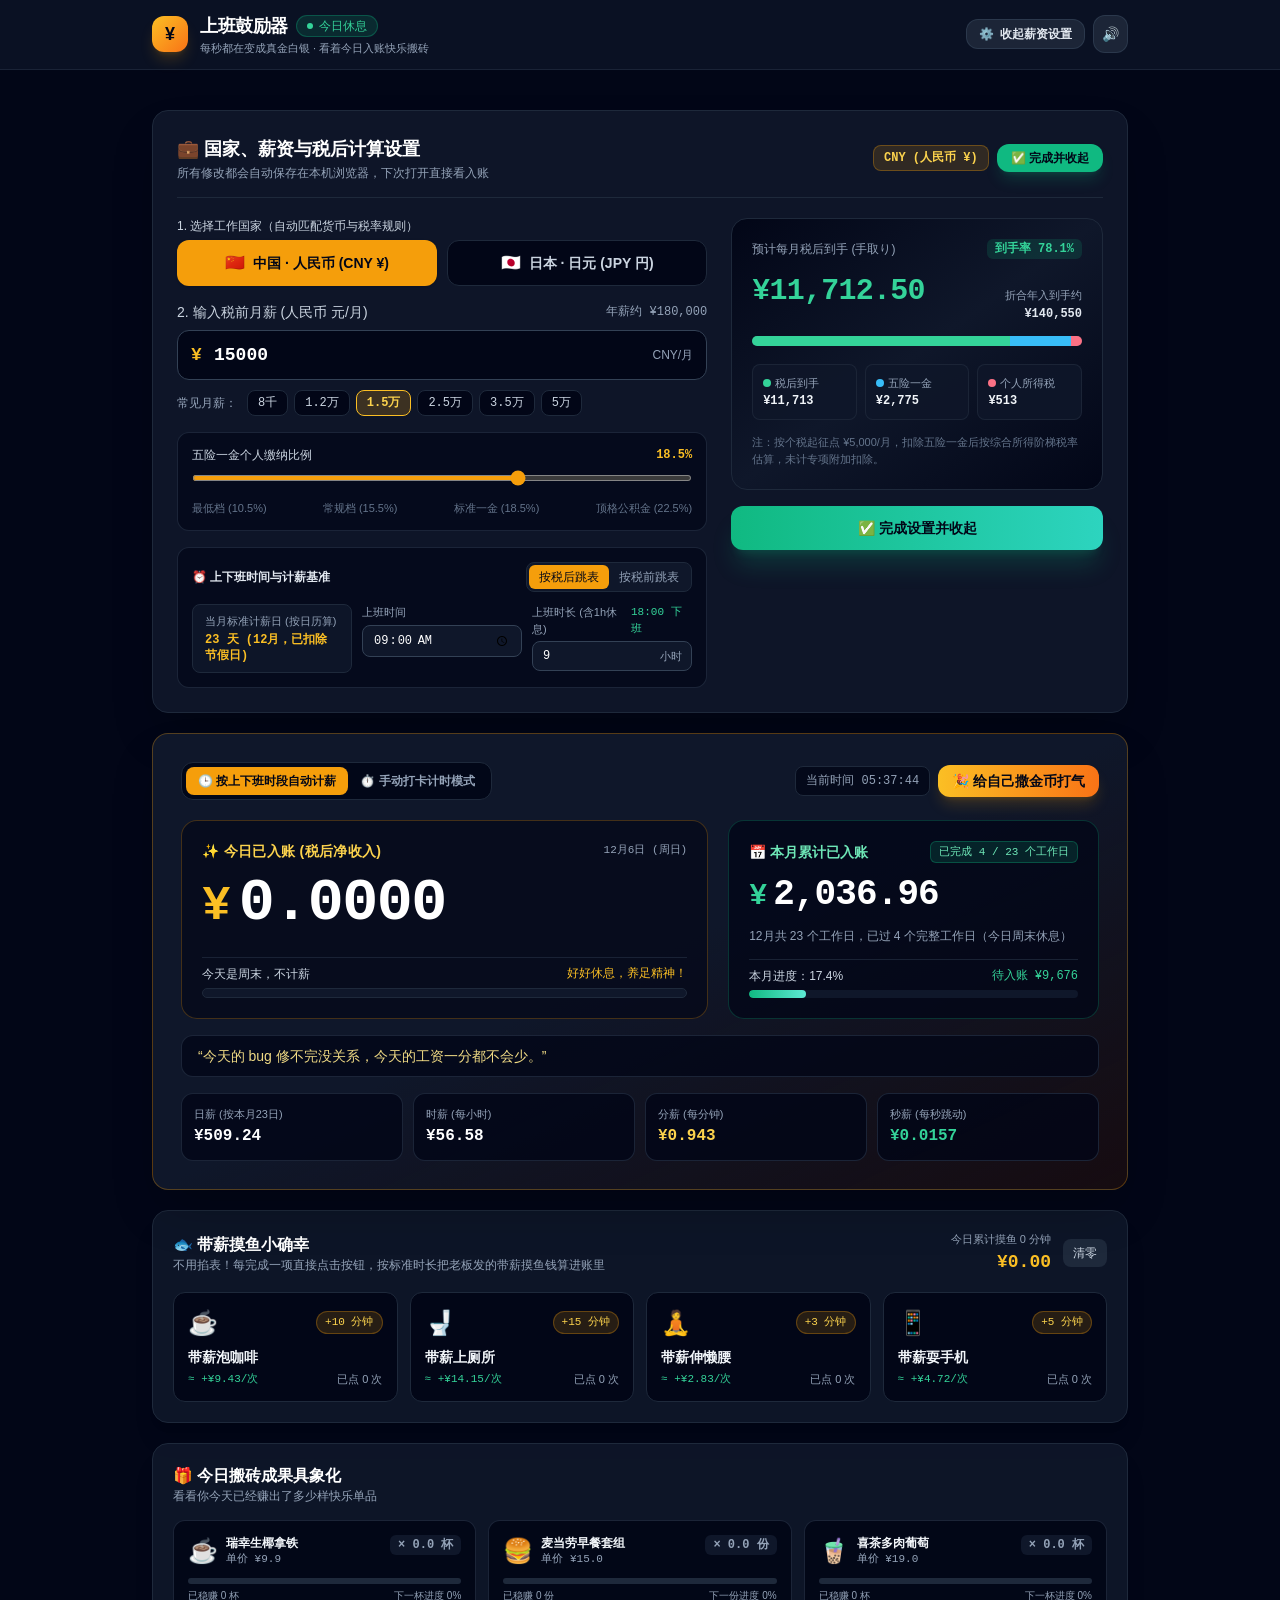
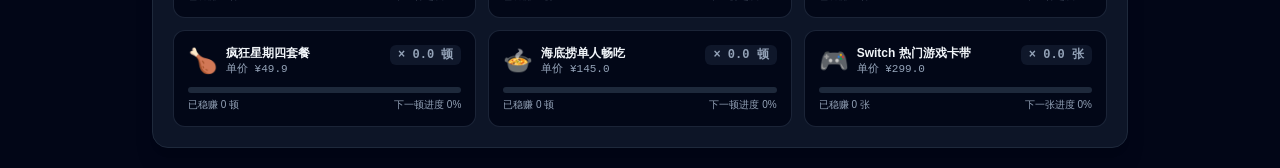
==== web/work-motivation-generator/index.html @ 5e3276b9 "Move web pages into web/ with an index page Co-authored-by: Copilot <223556219+Copilot@users.noreply" ====
<!DOCTYPE html>
<html lang="zh-CN">
<head>
  <meta charset="UTF-8">
  <meta name="viewport" content="width=device-width, initial-scale=1.0">
  <title>上班鼓励器 · 实时薪资与中日税后收入计算器</title>
  <!-- Local copy of the Tailwind Play CDN script (MIT): styles are generated in the browser, so no build step and works offline. -->
  <script src="js/vendor/tailwindcss-3.4.17.js"></script>
  <link rel="stylesheet" href="css/app.css">
</head>
<body class="bg-slate-950 text-slate-100 min-h-screen selection:bg-amber-500 selection:text-slate-950">

  <!-- Toast Notification -->
  <div id="saveToast" class="fixed top-16 left-1/2 -translate-x-1/2 z-50 hidden px-4 py-2 rounded-xl bg-emerald-500 text-slate-950 font-bold text-xs sm:text-sm shadow-xl shadow-emerald-500/25 flex items-center gap-2 transition-all">
    <span>✅</span>
    <span id="saveToastText">设置已自动保存</span>
  </div>

  <!-- Top Header -->
  <header class="border-b border-slate-800/80 bg-slate-900/70 backdrop-blur-md sticky top-0 z-30">
    <div class="max-w-5xl mx-auto px-4 sm:px-6 py-3 flex flex-wrap items-center justify-between gap-3">
      <div class="flex items-center gap-3">
        <div class="w-9 h-9 rounded-xl bg-gradient-to-br from-amber-400 to-orange-500 flex items-center justify-center text-slate-950 font-extrabold text-lg shadow-lg shadow-amber-500/20">
          ¥
        </div>
        <div>
          <div class="flex items-center gap-2">
            <h1 class="font-bold text-base sm:text-lg tracking-tight text-white">上班鼓励器</h1>
            <span id="liveStatusBadge" class="inline-flex items-center gap-1.5 px-2.5 py-0.5 rounded-full text-xs font-medium bg-emerald-500/15 text-emerald-400 border border-emerald-500/30">
              <span class="w-1.5 h-1.5 rounded-full bg-emerald-400 animate-pulse"></span>
              <span id="liveStatusText">实时入账中</span>
            </span>
          </div>
          <p class="text-[11px] text-slate-400">每秒都在变成真金白银 · 看着今日入账快乐搬砖</p>
        </div>
      </div>

      <!-- Right Controls: Toggle Settings & Sound -->
      <div class="flex items-center gap-2">
        <button id="btnHeaderToggleSettings" type="button" class="px-3 py-1.5 rounded-xl bg-slate-800/90 hover:bg-slate-700/80 border border-slate-700/70 text-slate-200 text-xs font-semibold transition flex items-center gap-1.5">
          <span>⚙️</span>
          <span id="headerToggleSettingsLabel">展开薪资设置</span>
        </button>

        <button id="btnMuteToggle" type="button" class="p-2 rounded-xl bg-slate-800/90 hover:bg-slate-700/80 border border-slate-700/70 text-slate-300 text-xs sm:text-sm transition" title="切换金币音效">
          <span id="muteIcon">🔊</span>
        </button>
      </div>
    </div>
  </header>

  <main class="max-w-5xl mx-auto px-4 sm:px-6 py-5 space-y-5">

    <!-- Collapsed Settings Summary Bar (Shown when settings panel is collapsed) -->
    <div id="collapsedSettingsBar" class="hidden bg-slate-900/90 border border-slate-800 rounded-2xl px-4 py-3 shadow-lg flex flex-wrap items-center justify-between gap-3">
      <div class="flex flex-wrap items-center gap-2 sm:gap-3 text-xs sm:text-sm">
        <span id="summaryCountryBadge" class="px-2.5 py-1 rounded-lg bg-amber-500/15 border border-amber-500/30 text-amber-300 font-semibold">
          🇨🇳 中国 (CNY ¥)
        </span>
        <span class="text-slate-300">
          税前 <strong id="summaryGrossText" class="font-mono-num text-white">¥15,000</strong>
          <span class="text-slate-500 mx-1">→</span>
          税后到手 <strong id="summaryNetText" class="font-mono-num text-emerald-400">¥12,078.75</strong>
        </span>
        <span class="hidden md:inline text-slate-600">|</span>
        <span id="summaryScheduleText" class="text-xs text-slate-400 font-mono-num">
          09:00 - 18:00 · 本月 21 个工作日
        </span>
      </div>

      <button id="btnExpandSettings" type="button" class="px-3.5 py-1.5 rounded-xl bg-slate-800 hover:bg-slate-700 text-amber-300 border border-slate-700 text-xs font-semibold transition flex items-center gap-1">
        <span>✏️ 修改国家/薪资设置</span>
      </button>
    </div>

    <!-- Collapsible Settings Panel (Country + Salary + Tax + Work Hours + Save Button) -->
    <section id="settingsPanel" class="bg-slate-900/95 border border-slate-800 rounded-2xl p-5 sm:p-6 shadow-2xl space-y-5 transition-all">
      <div class="flex flex-wrap items-center justify-between gap-3 border-b border-slate-800 pb-4">
        <div>
          <h2 class="text-base sm:text-lg font-bold text-white flex items-center gap-2">
            <span>💼 国家、薪资与税后计算设置</span>
          </h2>
          <p id="countryRuleSubtitle" class="text-xs text-slate-400 mt-0.5">所有修改都会自动保存在本机浏览器，下次打开直接看入账</p>
        </div>

        <div class="flex items-center gap-2">
          <span id="currencyBadge" class="px-2.5 py-1 rounded-lg bg-amber-500/15 border border-amber-500/30 text-amber-300 font-mono-num text-xs font-semibold">
            CNY (人民币 ¥)
          </span>
          <button id="btnTopSaveSettings" type="button" class="px-3.5 py-1.5 rounded-xl bg-emerald-500 hover:bg-emerald-400 text-slate-950 font-bold text-xs shadow-lg shadow-emerald-500/20 transition flex items-center gap-1">
            <span>✅ 完成并收起</span>
          </button>
        </div>
      </div>

      <div class="grid grid-cols-1 lg:grid-cols-12 gap-6 items-start">
        <!-- Left Part of Settings: Country + Salary + Tax Options (7 cols) -->
        <div class="lg:col-span-7 space-y-4">

          <!-- Step 1: Country Selection (Moved inside Settings Panel) -->
          <div class="space-y-1.5">
            <label class="block text-xs font-medium text-slate-300">1. 选择工作国家（自动匹配货币与税率规则）</label>
            <div class="grid grid-cols-2 gap-2.5" role="group" aria-label="国家选择">
              <button id="btnCountryCN" type="button" class="py-2.5 px-4 rounded-xl text-xs sm:text-sm font-semibold transition-all flex items-center justify-center gap-2 bg-amber-500 text-slate-950 shadow">
                <span class="text-base">🇨🇳</span>
                <span>中国 · 人民币 (CNY ¥)</span>
              </button>
              <button id="btnCountryJP" type="button" class="py-2.5 px-4 rounded-xl text-xs sm:text-sm font-semibold transition-all flex items-center justify-center gap-2 bg-slate-950 border border-slate-800 text-slate-300 hover:text-white">
                <span class="text-base">🇯🇵</span>
                <span>日本 · 日元 (JPY 円)</span>
              </button>
            </div>
          </div>

          <!-- Step 2: Monthly Gross Salary Input -->
          <div class="space-y-2">
            <label for="inputGrossSalary" class="block text-xs sm:text-sm font-medium text-slate-300 flex items-center justify-between">
              <span>2. 输入税前月薪 (<span id="labelGrossUnit">人民币 元/月</span>)</span>
              <span id="annualGrossHint" class="text-xs text-slate-400 font-mono-num">年薪约 ¥180,000</span>
            </label>
            <div class="relative">
              <span id="inputCurrencyPrefix" class="absolute left-3.5 top-1/2 -translate-y-1/2 text-amber-400 font-bold font-mono-num text-lg">¥</span>
              <input
                id="inputGrossSalary"
                type="number"
                min="0"
                step="500"
                value="15000"
                class="w-full pl-9 pr-16 py-2.5 bg-slate-950 border border-slate-700 focus:border-amber-400 focus:ring-2 focus:ring-amber-400/20 rounded-xl text-white font-mono-num text-lg font-bold outline-none transition"
              />
              <span id="inputCurrencySuffix" class="absolute right-3.5 top-1/2 -translate-y-1/2 text-xs text-slate-400 font-medium">CNY/月</span>
            </div>

            <!-- Quick Presets -->
            <div class="pt-0.5 flex flex-wrap items-center gap-1.5">
              <span class="text-xs text-slate-400 mr-1">常见月薪：</span>
              <div id="salaryPresetContainer" class="flex flex-wrap gap-1.5">
                <!-- Populated by JS -->
              </div>
            </div>
          </div>

          <!-- Step 3: Country-Specific Tax Options -->
          <div id="cnTaxOptions" class="space-y-3 bg-slate-950/70 p-3.5 rounded-xl border border-slate-800/90">
            <div class="flex items-center justify-between">
              <label for="sliderCnSocialRate" class="text-xs font-medium text-slate-300">五险一金个人缴纳比例</label>
              <span id="labelCnSocialRate" class="text-xs font-mono-num font-semibold text-amber-400">18.5%</span>
            </div>
            <input id="sliderCnSocialRate" type="range" min="8" max="24" step="0.5" value="18.5" class="w-full h-1.5 bg-slate-800 rounded-lg cursor-pointer" />
            <div class="flex justify-between text-[11px] text-slate-500">
              <button type="button" data-cn-rate="10.5" class="cn-rate-preset hover:text-amber-400 transition">最低档 (10.5%)</button>
              <button type="button" data-cn-rate="15.5" class="cn-rate-preset hover:text-amber-400 transition">常规档 (15.5%)</button>
              <button type="button" data-cn-rate="18.5" class="cn-rate-preset hover:text-amber-400 transition">标准一金 (18.5%)</button>
              <button type="button" data-cn-rate="22.5" class="cn-rate-preset hover:text-amber-400 transition">顶格公积金 (22.5%)</button>
            </div>
          </div>

          <div id="jpTaxOptions" class="hidden space-y-3 bg-slate-950/70 p-3.5 rounded-xl border border-slate-800/90">
            <div class="flex items-center justify-between">
              <label for="selectJpAgeGroup" class="text-xs font-medium text-slate-300">年龄段 (影响介護保険料)</label>
              <select id="selectJpAgeGroup" class="bg-slate-900 border border-slate-700 rounded-lg px-2.5 py-1.5 text-xs text-white outline-none focus:border-amber-400">
                <option value="under40" selected>40岁未满 (健康保険+子育て支援金+厚生年金+雇用保険 ≈ 14.7%)</option>
                <option value="over40">40~64岁 (含介護保険 ≈ 15.5%)</option>
              </select>
            </div>
            <div class="flex items-center justify-between pt-2 border-t border-slate-800/80">
              <label for="selectJpResidentTax" class="text-xs font-medium text-slate-300">住民税计入方式</label>
              <select id="selectJpResidentTax" class="bg-slate-900 border border-slate-700 rounded-lg px-2.5 py-1.5 text-xs text-white outline-none focus:border-amber-400">
                <option value="standard" selected>含住民税 (日本工作第2年起标准手取り)</option>
                <option value="firstYear">免住民税 (来日/新卒第1年手取り)</option>
              </select>
            </div>
          </div>

          <!-- Step 4: Work Hours & Standard Month Workdays Info -->
          <div class="bg-slate-950/70 p-3.5 rounded-xl border border-slate-800/90 space-y-3">
            <div class="flex flex-wrap items-center justify-between gap-2">
              <span class="text-xs font-semibold text-slate-200">⏰ 上下班时间与计薪基准</span>
              <div class="inline-flex rounded-lg bg-slate-900 p-0.5 border border-slate-800 text-xs">
                <button id="btnUseNet" type="button" class="px-2.5 py-1 rounded-md font-medium bg-amber-500 text-slate-950 transition">按税后跳表</button>
                <button id="btnUseGross" type="button" class="px-2.5 py-1 rounded-md font-medium text-slate-400 hover:text-white transition">按税前跳表</button>
              </div>
            </div>

            <div class="grid grid-cols-1 sm:grid-cols-3 gap-2.5">
              <div class="bg-slate-900/90 border border-slate-800 rounded-lg px-3 py-2 flex flex-col justify-center">
                <span class="text-[11px] text-slate-400">当月标准计薪日 (按日历算)</span>
                <span id="autoWorkDaysDisplay" class="text-xs font-mono-num font-bold text-amber-400 mt-0.5">21 天 (本月工作日)</span>
              </div>
              <div>
                <label for="inputStartTime" class="block text-[11px] text-slate-400 mb-1">上班时间</label>
                <input id="inputStartTime" type="time" value="09:00" class="w-full px-2.5 py-1.5 bg-slate-900 border border-slate-700 rounded-lg text-xs font-mono-num text-white outline-none focus:border-amber-400" />
              </div>
              <div>
                <div class="flex items-center justify-between mb-1">
                  <label for="inputWorkHours" class="text-[11px] text-slate-400">上班时长 (含1h休息)</label>
                  <span id="autoEndTimeHint" class="text-[11px] font-mono-num text-emerald-400">18:00 下班</span>
                </div>
                <div class="relative">
                  <input id="inputWorkHours" type="number" min="1" max="24" step="0.5" value="9" class="w-full pl-2.5 pr-10 py-1.5 bg-slate-900 border border-slate-700 rounded-lg text-xs font-mono-num text-white outline-none focus:border-amber-400" />
                  <span class="absolute right-2.5 top-1/2 -translate-y-1/2 text-[11px] text-slate-400">小时</span>
                </div>
              </div>
            </div>
          </div>
        </div>

        <!-- Right Part of Settings: Tax Calculation Result & Save Action (5 cols) -->
        <div class="lg:col-span-5 space-y-4">
          <div class="bg-gradient-to-br from-slate-950 via-slate-900 to-slate-950 rounded-2xl p-4 sm:p-5 border border-slate-800 space-y-3.5">
            <div class="flex items-center justify-between">
              <span class="text-xs font-medium text-slate-400">预计每月税后到手 (手取り)</span>
              <span id="takeHomePercentBadge" class="px-2 py-0.5 rounded-md text-xs font-mono-num font-semibold bg-emerald-500/15 text-emerald-400">
                到手率 80.5%
              </span>
            </div>

            <div class="flex items-baseline justify-between gap-2">
              <div id="displayNetMonthly" class="text-2xl sm:text-3xl font-extrabold font-mono-num text-emerald-400 tracking-tight">
                ¥12,078.75
              </div>
              <div class="text-right">
                <span class="text-[11px] text-slate-400">折合年入到手约</span>
                <div id="displayNetAnnual" class="text-xs font-mono-num font-semibold text-slate-200">¥144,945</div>
              </div>
            </div>

            <!-- Visual Bar Breakdown -->
            <div class="w-full h-2.5 rounded-full bg-slate-800 overflow-hidden flex">
              <div id="barNet" class="bg-emerald-400 h-full transition-all duration-300" style="width: 80%"></div>
              <div id="barSocial" class="bg-sky-400 h-full transition-all duration-300" style="width: 15%"></div>
              <div id="barTax" class="bg-rose-400 h-full transition-all duration-300" style="width: 5%"></div>
            </div>

            <!-- Itemized Deductions -->
            <div class="grid grid-cols-3 gap-2 pt-1 text-xs">
              <div class="bg-slate-900/90 p-2.5 rounded-lg border border-slate-800/80">
                <div class="flex items-center gap-1 text-slate-400 text-[11px]">
                  <span class="w-2 h-2 rounded-full bg-emerald-400"></span>
                  <span id="labelBreakdownNet">税后到手</span>
                </div>
                <div id="valBreakdownNet" class="font-mono-num font-bold text-slate-100 mt-0.5">¥12,079</div>
              </div>
              <div class="bg-slate-900/90 p-2.5 rounded-lg border border-slate-800/80">
                <div class="flex items-center gap-1 text-slate-400 text-[11px]">
                  <span class="w-2 h-2 rounded-full bg-sky-400"></span>
                  <span id="labelBreakdownSocial">五险一金</span>
                </div>
                <div id="valBreakdownSocial" class="font-mono-num font-bold text-slate-100 mt-0.5">¥2,775</div>
              </div>
              <div class="bg-slate-900/90 p-2.5 rounded-lg border border-slate-800/80">
                <div class="flex items-center gap-1 text-slate-400 text-[11px]">
                  <span class="w-2 h-2 rounded-full bg-rose-400"></span>
                  <span id="labelBreakdownTax">个人所得税</span>
                </div>
                <div id="valBreakdownTax" class="font-mono-num font-bold text-slate-100 mt-0.5">¥146</div>
              </div>
            </div>

            <p id="taxFormulaNote" class="text-[11px] text-slate-500 leading-relaxed">
              注：按个税起征点 ¥5,000/月，扣除五险一金后按综合所得阶梯税率估算，未计专项附加扣除。
            </p>
          </div>

          <!-- Primary Save & Collapse Button -->
          <button id="btnSaveAndCollapse" type="button" class="w-full py-3 px-4 rounded-xl bg-gradient-to-r from-emerald-500 to-teal-400 hover:from-emerald-400 hover:to-teal-300 text-slate-950 font-extrabold text-sm shadow-xl shadow-emerald-500/20 active:scale-[0.99] transition flex items-center justify-center gap-2">
            <span>✅ 完成设置并收起</span>
          </button>
        </div>
      </div>
    </section>

    <!-- Primary Focus Area: Today's Real-Time Earnings + Monthly Cumulative Earnings -->
    <section class="space-y-5">

      <!-- Hero Real-Time Earnings Card -->
      <div class="bg-gradient-to-br from-slate-900 via-slate-900 to-amber-950/30 border border-amber-500/30 rounded-2xl p-6 sm:p-7 shadow-2xl ticker-glow relative overflow-hidden">
        <!-- Mode Switcher Bar -->
        <div class="flex flex-wrap items-center justify-between gap-2 mb-5">
          <div class="inline-flex rounded-xl bg-slate-950/90 p-1 border border-slate-800">
            <button id="btnModeSchedule" type="button" class="px-3 py-1.5 rounded-lg text-xs font-semibold bg-amber-500 text-slate-950 transition">
              🕒 按上下班时段自动计薪
            </button>
            <button id="btnModeStopwatch" type="button" class="px-3 py-1.5 rounded-lg text-xs font-semibold text-slate-400 hover:text-white transition">
              ⏱️ 手动打卡计时模式
            </button>
          </div>

          <div class="flex items-center gap-2">
            <span id="currentClockDisplay" class="text-xs font-mono-num text-slate-400 bg-slate-950/80 px-2.5 py-1.5 rounded-lg border border-slate-800">
              当前时间 --:--:--
            </span>
            <button id="btnCheerCoins" type="button" class="px-3.5 py-1.5 rounded-xl bg-gradient-to-r from-amber-400 to-orange-500 hover:from-amber-300 hover:to-orange-400 text-slate-950 font-bold text-xs sm:text-sm shadow-lg shadow-amber-500/20 active:scale-95 transition flex items-center gap-1.5">
              <span>🎉 给自己撒金币打气</span>
            </button>
          </div>
        </div>

        <!-- Stopwatch Controls (shown when in Stopwatch mode) -->
        <div id="stopwatchControls" class="hidden mb-4 flex items-center gap-2 bg-slate-950/80 p-3 rounded-xl border border-slate-800">
          <button id="btnStopwatchToggle" type="button" class="px-4 py-1.5 rounded-lg bg-emerald-500 hover:bg-emerald-400 text-slate-950 font-bold text-xs transition">
            ▶️ 开始计时赚钱
          </button>
          <button id="btnStopwatchReset" type="button" class="px-3 py-1.5 rounded-lg bg-slate-800 hover:bg-slate-700 text-slate-300 text-xs transition">
            🔄 清零重算
          </button>
          <span id="stopwatchElapsedText" class="ml-auto font-mono-num text-xs text-slate-400">已累计工作: 00:00:00</span>
        </div>

        <!-- Two-Column Hero Display: Today's Live Earnings (Left) + Month Cumulative Earnings (Right) -->
        <div class="grid grid-cols-1 lg:grid-cols-12 gap-5 items-stretch my-2">

          <!-- Today's Real-time Income (7 cols) -->
          <div class="lg:col-span-7 bg-slate-950/60 border border-amber-500/25 rounded-2xl p-5 flex flex-col justify-between">
            <div>
              <div class="flex items-center justify-between gap-2">
                <span id="tickerTitleLabel" class="text-xs sm:text-sm font-semibold text-amber-300 tracking-wide">
                  ✨ 今日已入账 (<span id="tickerBasisLabel">税后净收入</span>)
                </span>
                <span id="todayDateBadge" class="text-[11px] font-mono-num text-slate-400">
                  --月--日
                </span>
              </div>

              <div class="py-3 flex items-baseline gap-2">
                <span id="heroCurrencySymbol" class="text-3xl sm:text-5xl font-extrabold text-amber-400 font-mono-num">¥</span>
                <span id="heroLiveAmount" class="text-4xl sm:text-6xl font-extrabold text-white font-mono-num tracking-tight">
                  0.0000
                </span>
              </div>
            </div>

            <!-- Today's Workday Progress Bar -->
            <div class="space-y-1.5 pt-2 border-t border-slate-800/80">
              <div class="flex justify-between text-xs">
                <span id="workProgressText" class="text-slate-300 font-medium">今日搬砖进度：0.0%</span>
                <span id="timeRemainingText" class="font-mono-num text-amber-400">距离下班还有 --:--:--</span>
              </div>
              <div class="w-full h-2.5 bg-slate-900 rounded-full overflow-hidden border border-slate-800 p-0.5">
                <div id="workProgressBar" class="h-full rounded-full bg-gradient-to-r from-amber-500 via-orange-400 to-emerald-400 transition-all duration-300" style="width: 0%"></div>
              </div>
            </div>
          </div>

          <!-- Monthly Cumulative Income Card (5 cols) -->
          <div class="lg:col-span-5 bg-slate-950/75 border border-emerald-500/25 rounded-2xl p-5 flex flex-col justify-between space-y-3">
            <div>
              <div class="flex items-center justify-between gap-2">
                <span class="text-xs sm:text-sm font-semibold text-emerald-300 flex items-center gap-1.5">
                  <span>📅 本月累计已入账</span>
                </span>
                <span id="monthCalendarBadge" class="px-2 py-0.5 rounded-md text-[11px] font-mono-num bg-emerald-500/15 text-emerald-300 border border-emerald-500/30">
                  本月第 -- 个工作日
                </span>
              </div>

              <div class="py-3 flex items-baseline gap-1.5">
                <span class="text-2xl sm:text-3xl font-extrabold text-emerald-400 font-mono-num">¥</span>
                <span id="monthCumulativeAmount" class="text-3xl sm:text-4xl font-extrabold text-white font-mono-num tracking-tight">
                  0.00
                </span>
              </div>

              <p id="monthWorkdaysSummary" class="text-xs text-slate-400 leading-relaxed">
                本月共 21 个标准工作日，已过去 0 天 + 今日实时入账
              </p>
            </div>

            <!-- Month Progress Bar -->
            <div class="space-y-1.5 pt-2 border-t border-slate-800/80">
              <div class="flex justify-between text-xs">
                <span id="monthProgressPercentText" class="text-slate-300 font-medium">本月进度：0.0%</span>
                <span id="monthRemainingIncomeText" class="font-mono-num text-emerald-400">本月待赚 ¥0</span>
              </div>
              <div class="w-full h-2 bg-slate-900 rounded-full overflow-hidden">
                <div id="monthProgressBar" class="h-full rounded-full bg-gradient-to-r from-emerald-500 to-teal-300 transition-all duration-300" style="width: 0%"></div>
              </div>
            </div>
          </div>

        </div>

        <!-- Quote Banner (auto-rotates every 60 seconds) -->
        <div class="flex items-center bg-slate-950/75 border border-slate-800/90 rounded-xl px-4 py-2.5 mt-4">
          <p id="motivationalQuote" class="text-xs sm:text-sm text-amber-200/95 font-medium">
            “稳住！你现在不是在坐牢，你是在按秒读取老板钱包里的余额。”
          </p>
        </div>

        <!-- 4 Rate Granularity Cards -->
        <div class="grid grid-cols-2 sm:grid-cols-4 gap-2.5 mt-4">
          <div class="bg-slate-950/80 border border-slate-800/90 rounded-xl p-3">
            <div class="text-[11px] text-slate-400">日薪 (<span id="rateDayNote">按本月21日</span>)</div>
            <div id="ratePerDay" class="font-mono-num font-bold text-sm sm:text-base text-white mt-0.5">¥575.18</div>
          </div>
          <div class="bg-slate-950/80 border border-slate-800/90 rounded-xl p-3">
            <div class="text-[11px] text-slate-400">时薪 (每小时)</div>
            <div id="ratePerHour" class="font-mono-num font-bold text-sm sm:text-base text-white mt-0.5">¥63.91</div>
          </div>
          <div class="bg-slate-950/80 border border-slate-800/90 rounded-xl p-3">
            <div class="text-[11px] text-slate-400">分薪 (每分钟)</div>
            <div id="ratePerMinute" class="font-mono-num font-bold text-sm sm:text-base text-amber-300 mt-0.5">¥1.065</div>
          </div>
          <div class="bg-slate-950/80 border border-slate-800/90 rounded-xl p-3">
            <div class="text-[11px] text-slate-400">秒薪 (每秒跳动)</div>
            <div id="ratePerSecond" class="font-mono-num font-bold text-sm sm:text-base text-emerald-400 mt-0.5">¥0.0178</div>
          </div>
        </div>
      </div>

      <!-- One-Click Paid Slacking Bonus ("带薪摸鱼 · 点一次直接加标准时长") -->
      <div class="bg-slate-900/90 border border-slate-800 rounded-2xl p-5 shadow-xl space-y-4">
        <div class="flex flex-wrap items-center justify-between gap-2">
          <div>
            <h2 class="text-base font-bold text-white flex items-center gap-2">
              <span>🐟 带薪摸鱼小确幸</span>
            </h2>
            <p class="text-xs text-slate-400">不用掐表！每完成一项直接点击按钮，按标准时长把老板发的带薪摸鱼钱算进账里</p>
          </div>

          <div class="flex items-center gap-3">
            <div class="text-right">
              <span id="slackingMinutesLabel" class="text-[11px] text-slate-400 block">今日累计摸鱼 0 分钟</span>
              <span id="slackingTotalEarned" class="font-mono-num font-extrabold text-base sm:text-lg text-amber-400">¥0.00</span>
            </div>
            <button id="btnResetSlack" type="button" class="px-2.5 py-1.5 rounded-lg bg-slate-800 hover:bg-slate-700 text-slate-300 text-xs transition" title="清空今日摸鱼累计">
              清零
            </button>
          </div>
        </div>

        <div class="grid grid-cols-2 sm:grid-cols-4 gap-3">
          <button type="button" data-slack-key="coffee" data-slack-min="10" class="slack-btn p-3.5 rounded-xl bg-slate-950 hover:bg-slate-800/90 active:scale-95 border border-slate-800 hover:border-amber-500/50 text-left transition group">
            <div class="flex items-center justify-between">
              <span class="text-2xl">☕</span>
              <span id="slackCount-coffee" class="text-[11px] font-mono-num px-2 py-0.5 rounded-full bg-amber-500/15 text-amber-300 border border-amber-500/30">
                +10 分钟
              </span>
            </div>
            <div class="text-xs sm:text-sm font-bold text-slate-100 mt-2">带薪泡咖啡</div>
            <div class="flex items-center justify-between text-[11px] text-slate-400 mt-1">
              <span id="slackPrice-coffee" class="font-mono-num text-emerald-400">≈ +¥10.65/次</span>
              <span id="slackTimes-coffee">已点 0 次</span>
            </div>
          </button>

          <button type="button" data-slack-key="restroom" data-slack-min="15" class="slack-btn p-3.5 rounded-xl bg-slate-950 hover:bg-slate-800/90 active:scale-95 border border-slate-800 hover:border-amber-500/50 text-left transition group">
            <div class="flex items-center justify-between">
              <span class="text-2xl">🚽</span>
              <span id="slackCount-restroom" class="text-[11px] font-mono-num px-2 py-0.5 rounded-full bg-amber-500/15 text-amber-300 border border-amber-500/30">
                +15 分钟
              </span>
            </div>
            <div class="text-xs sm:text-sm font-bold text-slate-100 mt-2">带薪上厕所</div>
            <div class="flex items-center justify-between text-[11px] text-slate-400 mt-1">
              <span id="slackPrice-restroom" class="font-mono-num text-emerald-400">≈ +¥15.98/次</span>
              <span id="slackTimes-restroom">已点 0 次</span>
            </div>
          </button>

          <button type="button" data-slack-key="stretch" data-slack-min="3" class="slack-btn p-3.5 rounded-xl bg-slate-950 hover:bg-slate-800/90 active:scale-95 border border-slate-800 hover:border-amber-500/50 text-left transition group">
            <div class="flex items-center justify-between">
              <span class="text-2xl">🧘</span>
              <span id="slackCount-stretch" class="text-[11px] font-mono-num px-2 py-0.5 rounded-full bg-amber-500/15 text-amber-300 border border-amber-500/30">
                +3 分钟
              </span>
            </div>
            <div class="text-xs sm:text-sm font-bold text-slate-100 mt-2">带薪伸懒腰</div>
            <div class="flex items-center justify-between text-[11px] text-slate-400 mt-1">
              <span id="slackPrice-stretch" class="font-mono-num text-emerald-400">≈ +¥3.20/次</span>
              <span id="slackTimes-stretch">已点 0 次</span>
            </div>
          </button>

          <button type="button" data-slack-key="phone" data-slack-min="5" class="slack-btn p-3.5 rounded-xl bg-slate-950 hover:bg-slate-800/90 active:scale-95 border border-slate-800 hover:border-amber-500/50 text-left transition group">
            <div class="flex items-center justify-between">
              <span class="text-2xl">📱</span>
              <span id="slackCount-phone" class="text-[11px] font-mono-num px-2 py-0.5 rounded-full bg-amber-500/15 text-amber-300 border border-amber-500/30">
                +5 分钟
              </span>
            </div>
            <div class="text-xs sm:text-sm font-bold text-slate-100 mt-2">带薪耍手机</div>
            <div class="flex items-center justify-between text-[11px] text-slate-400 mt-1">
              <span id="slackPrice-phone" class="font-mono-num text-emerald-400">≈ +¥5.33/次</span>
              <span id="slackTimes-phone">已点 0 次</span>
            </div>
          </button>
        </div>
      </div>

      <!-- Tangible Rewards Equivalent Grid ("今日搬砖战利品折算") -->
      <div class="bg-slate-900/90 border border-slate-800 rounded-2xl p-5 shadow-xl space-y-4">
        <div class="flex items-center justify-between">
          <div>
            <h2 class="text-base font-bold text-white">🎁 今日搬砖成果具象化</h2>
            <p id="rewardSubtitle" class="text-xs text-slate-400">看看你今天已经赚出了多少样快乐单品</p>
          </div>
        </div>

        <div id="rewardsGrid" class="grid grid-cols-1 sm:grid-cols-2 lg:grid-cols-3 gap-3">
          <!-- Dynamically rendered based on country & today's earnings -->
        </div>
      </div>

    </section>
  </main>

  <script src="js/quotes.js"></script>
  <script src="js/calendar.js"></script>
  <script src="js/tax.js"></script>
  <script src="js/app.js"></script>
</body>
</html>
---- web/work-motivation-generator/css/app.css ----
body {
  font-family: -apple-system, BlinkMacSystemFont, "Segoe UI", "PingFang SC", "Hiragino Sans", "Microsoft YaHei", sans-serif;
}
.font-mono-num {
  font-family: ui-monospace, "Cascadia Mono", "SF Mono", Consolas, monospace;
  font-variant-numeric: tabular-nums;
}
@keyframes floatUp {
  0% { transform: translateY(0) scale(0.85) rotate(0deg); opacity: 1; }
  100% { transform: translateY(-130px) scale(1.2) rotate(14deg); opacity: 0; }
}
.coin-particle {
  position: fixed;
  pointer-events: none;
  z-index: 50;
  animation: floatUp 1.15s cubic-bezier(0.16, 1, 0.3, 1) forwards;
}
@keyframes pulseGlow {
  0%, 100% { box-shadow: 0 0 0 0 rgba(245, 158, 11, 0.22); }
  50% { box-shadow: 0 0 32px 6px rgba(245, 158, 11, 0.32); }
}
.ticker-glow {
  animation: pulseGlow 3s infinite ease-in-out;
}
input[type="range"] {
  accent-color: #f59e0b;
}
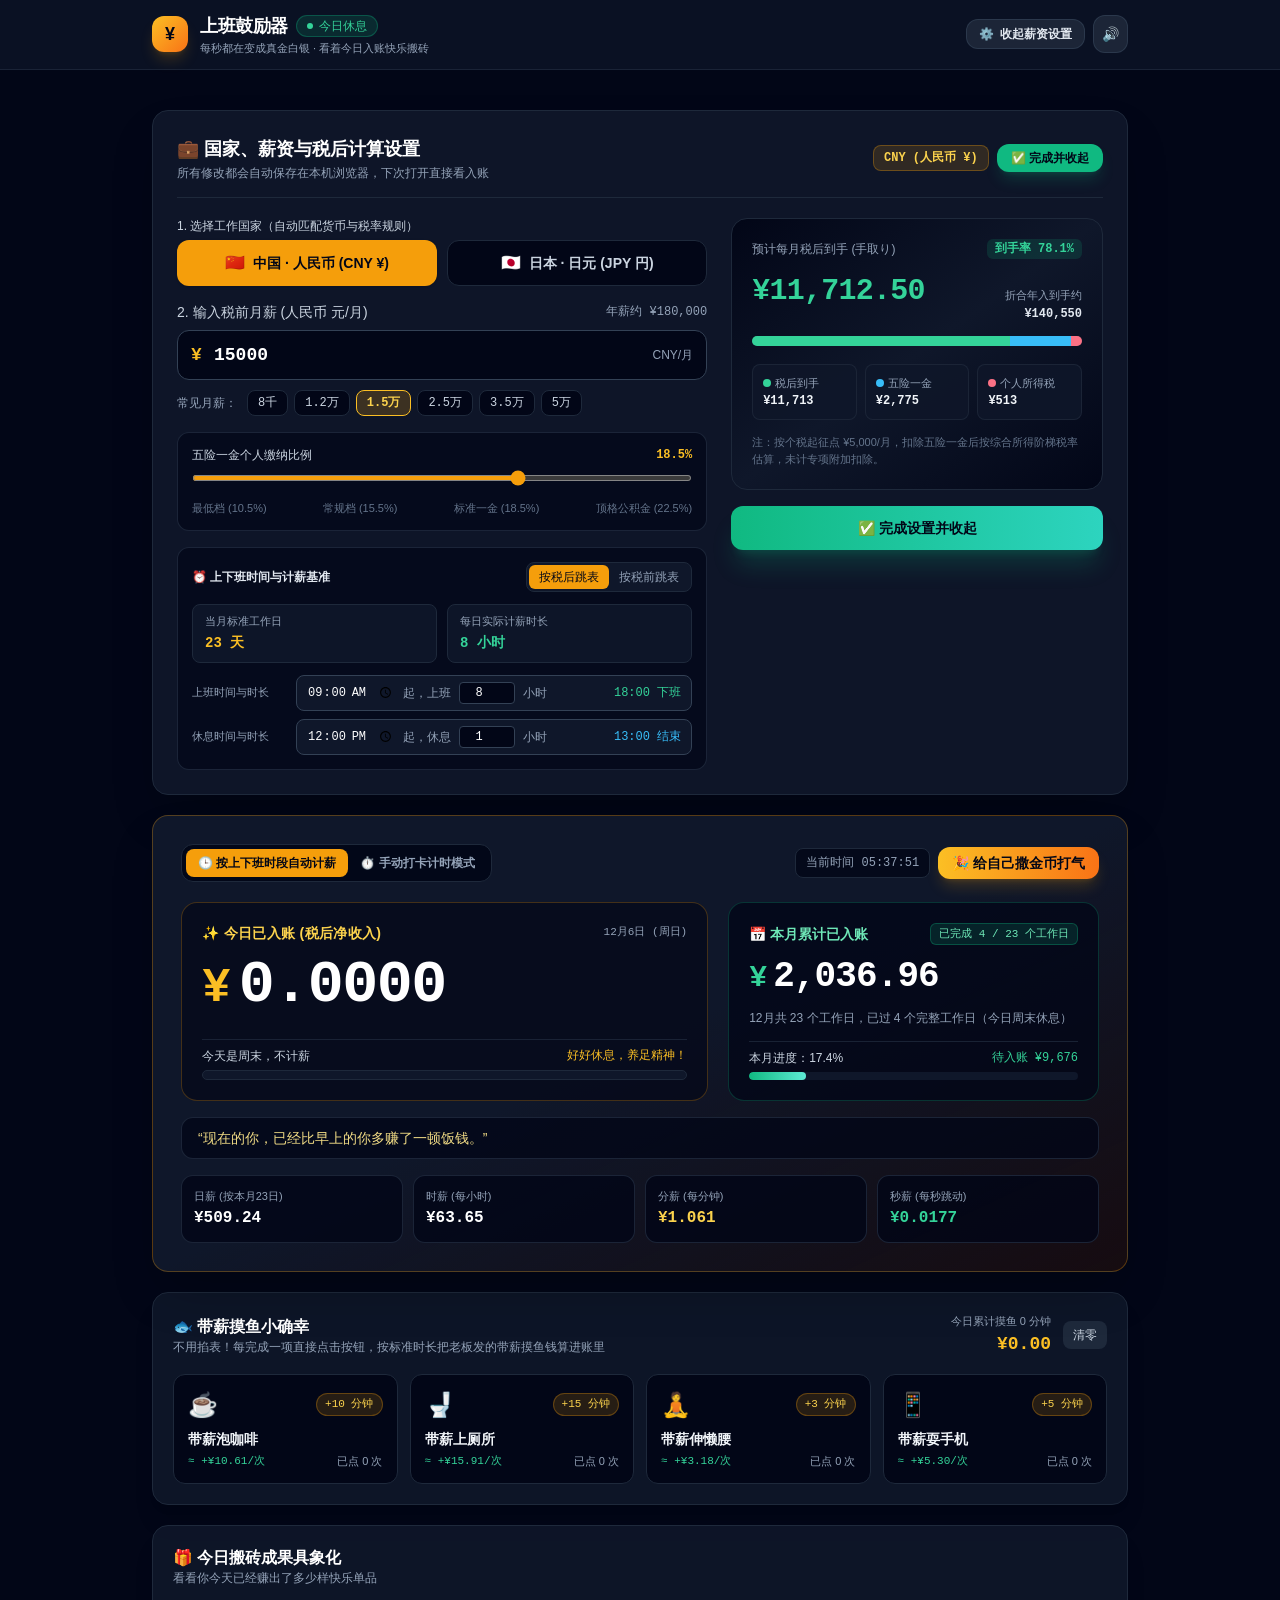
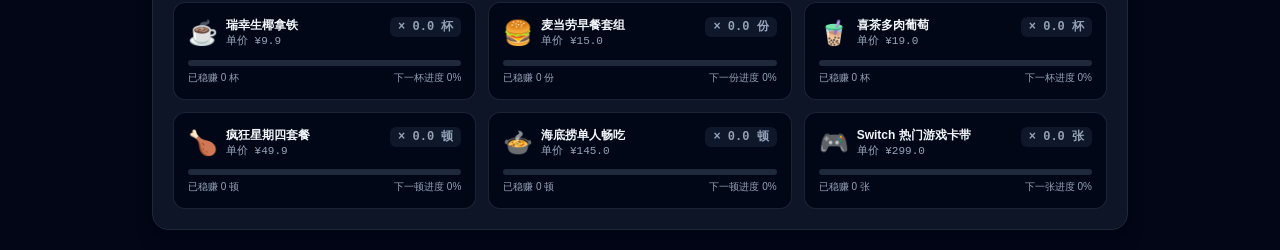
==== commit 560d2f91: "Exclude unpaid break from work motivation pay rates Work hours now mean paid time only; a configurab" ====
--- a/web/work-motivation-generator/index.html
+++ b/web/work-motivation-generator/index.html
@@ -182,23 +182,37 @@
               </div>
             </div>
 
-            <div class="grid grid-cols-1 sm:grid-cols-3 gap-2.5">
-              <div class="bg-slate-900/90 border border-slate-800 rounded-lg px-3 py-2 flex flex-col justify-center">
-                <span class="text-[11px] text-slate-400">当月标准计薪日 (按日历算)</span>
-                <span id="autoWorkDaysDisplay" class="text-xs font-mono-num font-bold text-amber-400 mt-0.5">21 天 (本月工作日)</span>
-              </div>
-              <div>
-                <label for="inputStartTime" class="block text-[11px] text-slate-400 mb-1">上班时间</label>
-                <input id="inputStartTime" type="time" value="09:00" class="w-full px-2.5 py-1.5 bg-slate-900 border border-slate-700 rounded-lg text-xs font-mono-num text-white outline-none focus:border-amber-400" />
-              </div>
-              <div>
-                <div class="flex items-center justify-between mb-1">
-                  <label for="inputWorkHours" class="text-[11px] text-slate-400">上班时长 (含1h休息)</label>
-                  <span id="autoEndTimeHint" class="text-[11px] font-mono-num text-emerald-400">18:00 下班</span>
+            <!-- Read-only values derived from the calendar and the schedule below -->
+            <div class="grid grid-cols-2 gap-2.5">
+              <div class="bg-slate-900/90 border border-slate-800 rounded-lg px-3 py-2">
+                <span class="block text-[11px] text-slate-400">当月标准工作日</span>
+                <span id="autoWorkDaysDisplay" class="text-sm font-mono-num font-bold text-amber-400">21 天</span>
+              </div>
+              <div class="bg-slate-900/90 border border-slate-800 rounded-lg px-3 py-2">
+                <span class="block text-[11px] text-slate-400">每日实际计薪时长</span>
+                <span id="paidHoursHint" class="text-sm font-mono-num font-bold text-emerald-400">8 小时</span>
+              </div>
+            </div>
+
+            <div class="space-y-2">
+              <div class="flex flex-wrap items-center gap-x-2 gap-y-1.5">
+                <span class="w-24 shrink-0 text-[11px] text-slate-400">上班时间与时长</span>
+                <div class="flex flex-1 flex-wrap items-center gap-2 bg-slate-900 border border-slate-700 rounded-lg px-2.5 py-1.5 text-xs text-slate-400 focus-within:border-amber-400">
+                  <input id="inputStartTime" type="time" value="09:00" aria-label="上班时间" class="bg-transparent font-mono-num text-white outline-none" />
+                  <span>起，上班</span>
+                  <input id="inputWorkHours" type="number" min="1" max="24" step="0.5" value="8" aria-label="工作时长" class="w-14 px-1.5 py-0.5 bg-slate-950 border border-slate-700 rounded text-center font-mono-num text-white outline-none focus:border-amber-400" />
+                  <span>小时</span>
+                  <span id="autoEndTimeHint" class="ml-auto font-mono-num text-emerald-400">18:00 下班</span>
                 </div>
-                <div class="relative">
-                  <input id="inputWorkHours" type="number" min="1" max="24" step="0.5" value="9" class="w-full pl-2.5 pr-10 py-1.5 bg-slate-900 border border-slate-700 rounded-lg text-xs font-mono-num text-white outline-none focus:border-amber-400" />
-                  <span class="absolute right-2.5 top-1/2 -translate-y-1/2 text-[11px] text-slate-400">小时</span>
+              </div>
+              <div class="flex flex-wrap items-center gap-x-2 gap-y-1.5">
+                <span class="w-24 shrink-0 text-[11px] text-slate-400">休息时间与时长</span>
+                <div class="flex flex-1 flex-wrap items-center gap-2 bg-slate-900 border border-slate-700 rounded-lg px-2.5 py-1.5 text-xs text-slate-400 focus-within:border-amber-400">
+                  <input id="inputBreakStartTime" type="time" value="12:00" aria-label="休息开始时间" class="bg-transparent font-mono-num text-white outline-none" />
+                  <span>起，休息</span>
+                  <input id="inputBreakHours" type="number" min="0" max="12" step="0.25" value="1" aria-label="休息时长" class="w-14 px-1.5 py-0.5 bg-slate-950 border border-slate-700 rounded text-center font-mono-num text-white outline-none focus:border-amber-400" />
+                  <span>小时</span>
+                  <span id="breakEndHint" class="ml-auto font-mono-num text-sky-400">13:00 结束</span>
                 </div>
               </div>
             </div>
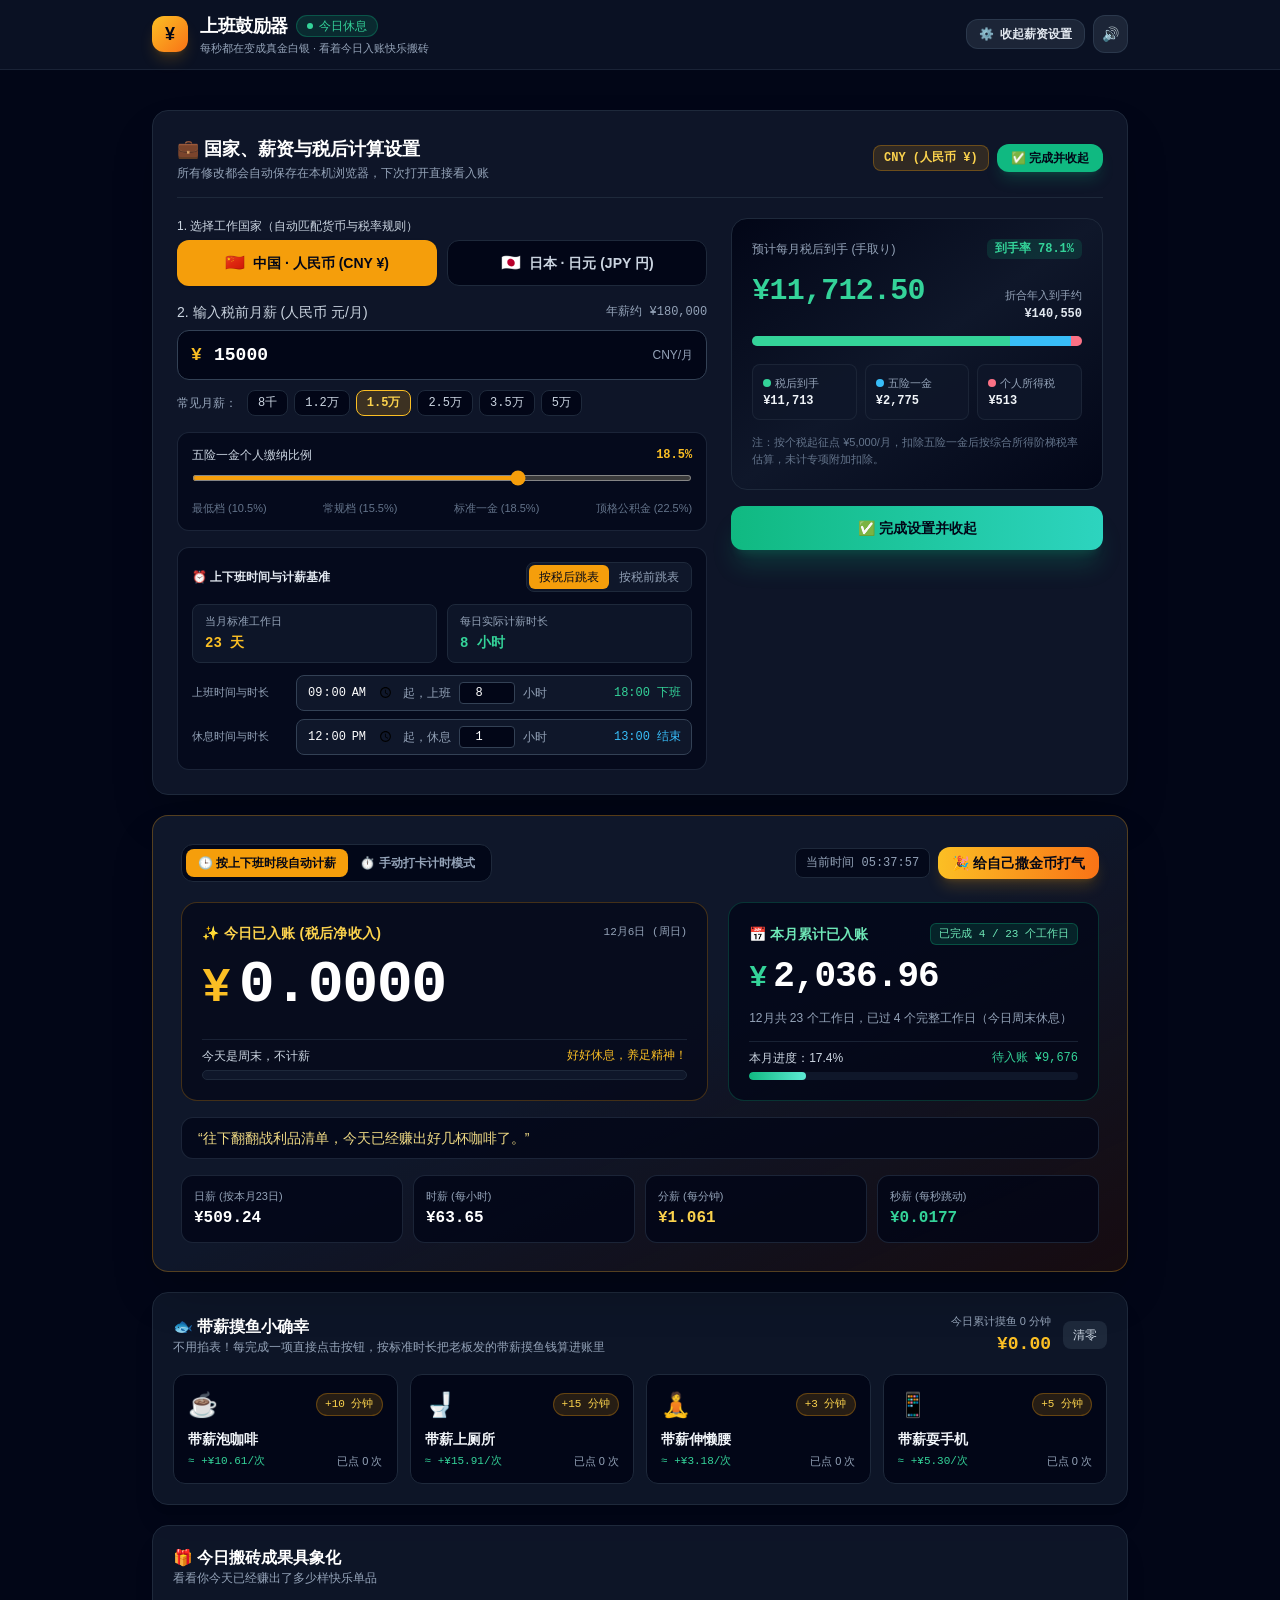
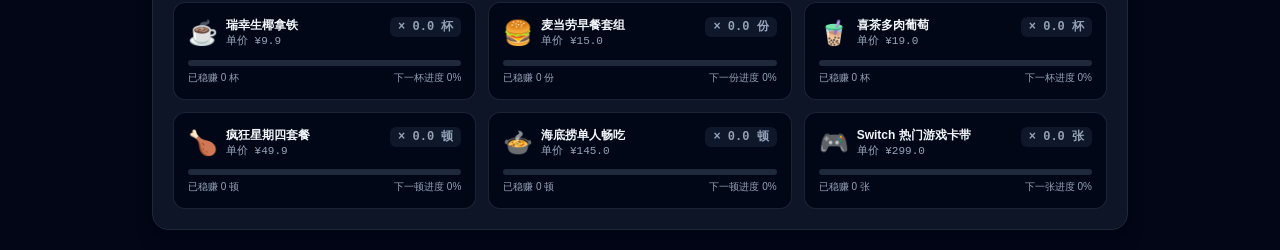
==== commit f8b06e7e: "Replace Japan tax options with a salary-based deduction rate slider Co-authored-by: Copilot <2235562" ====
--- a/web/work-motivation-generator/index.html
+++ b/web/work-motivation-generator/index.html
@@ -157,18 +157,12 @@
 
           <div id="jpTaxOptions" class="hidden space-y-3 bg-slate-950/70 p-3.5 rounded-xl border border-slate-800/90">
             <div class="flex items-center justify-between">
-              <label for="selectJpAgeGroup" class="text-xs font-medium text-slate-300">年龄段 (影响介護保険料)</label>
-              <select id="selectJpAgeGroup" class="bg-slate-900 border border-slate-700 rounded-lg px-2.5 py-1.5 text-xs text-white outline-none focus:border-amber-400">
-                <option value="under40" selected>40岁未满 (健康保険+子育て支援金+厚生年金+雇用保険 ≈ 14.7%)</option>
-                <option value="over40">40~64岁 (含介護保険 ≈ 15.5%)</option>
-              </select>
-            </div>
-            <div class="flex items-center justify-between pt-2 border-t border-slate-800/80">
-              <label for="selectJpResidentTax" class="text-xs font-medium text-slate-300">住民税计入方式</label>
-              <select id="selectJpResidentTax" class="bg-slate-900 border border-slate-700 rounded-lg px-2.5 py-1.5 text-xs text-white outline-none focus:border-amber-400">
-                <option value="standard" selected>含住民税 (日本工作第2年起标准手取り)</option>
-                <option value="firstYear">免住民税 (来日/新卒第1年手取り)</option>
-              </select>
+              <label for="sliderJpDeductionRate" class="text-xs font-medium text-slate-300">总扣除率 (社会保険+所得税+住民税)</label>
+              <span id="labelJpDeductionRate" class="text-xs font-mono-num font-semibold text-amber-400">20.8%</span>
+            </div>
+            <input id="sliderJpDeductionRate" type="range" min="10" max="50" step="0.1" value="20.8" class="w-full h-1.5 bg-slate-800 rounded-lg cursor-pointer" />
+            <div class="text-[11px] text-slate-500">
+              <button id="btnJpAutoRate" type="button" class="hover:text-amber-400 transition">按工资自动估算中 (20.8%)</button>
             </div>
           </div>
 
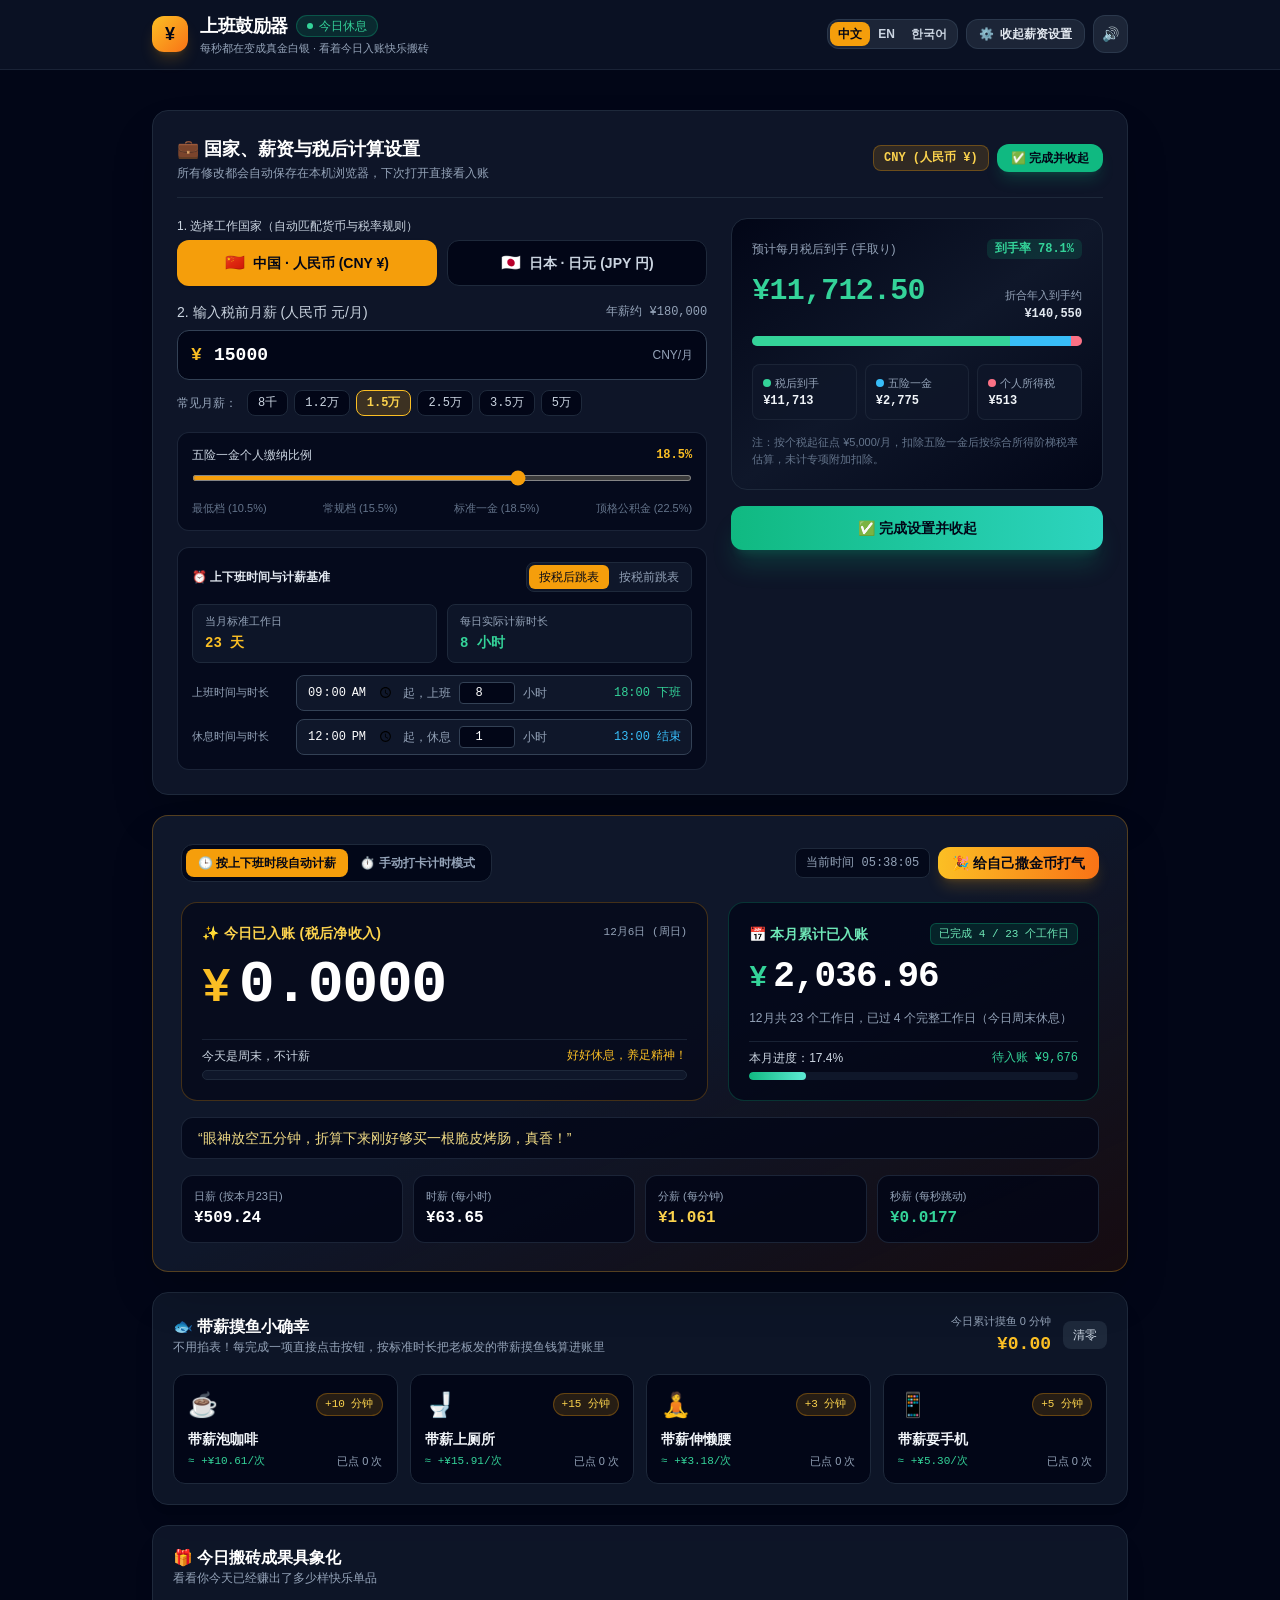
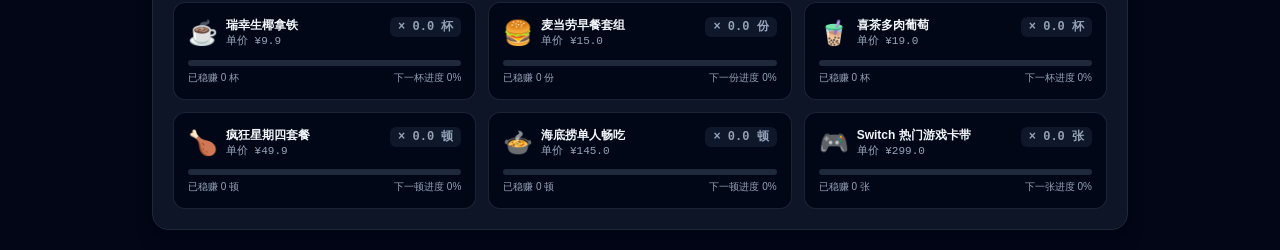
==== commit 4e4a09f1: "Add English and Korean UI language setting to work motivation page The language is a standalone head" ====
--- a/web/work-motivation-generator/index.html
+++ b/web/work-motivation-generator/index.html
@@ -25,24 +25,30 @@
         </div>
         <div>
           <div class="flex items-center gap-2">
-            <h1 class="font-bold text-base sm:text-lg tracking-tight text-white">上班鼓励器</h1>
+            <h1 data-i18n="app.name" class="font-bold text-base sm:text-lg tracking-tight text-white">上班鼓励器</h1>
             <span id="liveStatusBadge" class="inline-flex items-center gap-1.5 px-2.5 py-0.5 rounded-full text-xs font-medium bg-emerald-500/15 text-emerald-400 border border-emerald-500/30">
               <span class="w-1.5 h-1.5 rounded-full bg-emerald-400 animate-pulse"></span>
               <span id="liveStatusText">实时入账中</span>
             </span>
           </div>
-          <p class="text-[11px] text-slate-400">每秒都在变成真金白银 · 看着今日入账快乐搬砖</p>
-        </div>
-      </div>
-
-      <!-- Right Controls: Toggle Settings & Sound -->
+          <p data-i18n="app.tagline" class="text-[11px] text-slate-400">每秒都在变成真金白银 · 看着今日入账快乐搬砖</p>
+        </div>
+      </div>
+
+      <!-- Right Controls: Language, Toggle Settings & Sound -->
       <div class="flex items-center gap-2">
+        <div role="group" aria-label="界面语言" data-i18n-aria-label="header.language" class="inline-flex rounded-xl bg-slate-800/90 border border-slate-700/70 p-0.5 text-xs">
+          <button type="button" data-lang="zh" lang="zh-CN" class="lang-btn px-2 py-1 rounded-lg font-semibold transition bg-amber-500 text-slate-950">中文</button>
+          <button type="button" data-lang="en" lang="en" class="lang-btn px-2 py-1 rounded-lg font-semibold transition text-slate-300 hover:text-white">EN</button>
+          <button type="button" data-lang="ko" lang="ko" class="lang-btn px-2 py-1 rounded-lg font-semibold transition text-slate-300 hover:text-white">한국어</button>
+        </div>
+
         <button id="btnHeaderToggleSettings" type="button" class="px-3 py-1.5 rounded-xl bg-slate-800/90 hover:bg-slate-700/80 border border-slate-700/70 text-slate-200 text-xs font-semibold transition flex items-center gap-1.5">
           <span>⚙️</span>
           <span id="headerToggleSettingsLabel">展开薪资设置</span>
         </button>
 
-        <button id="btnMuteToggle" type="button" class="p-2 rounded-xl bg-slate-800/90 hover:bg-slate-700/80 border border-slate-700/70 text-slate-300 text-xs sm:text-sm transition" title="切换金币音效">
+        <button id="btnMuteToggle" type="button" data-i18n-title="header.muteTitle" class="p-2 rounded-xl bg-slate-800/90 hover:bg-slate-700/80 border border-slate-700/70 text-slate-300 text-xs sm:text-sm transition" title="切换金币音效">
           <span id="muteIcon">🔊</span>
         </button>
       </div>
@@ -58,9 +64,9 @@
           🇨🇳 中国 (CNY ¥)
         </span>
         <span class="text-slate-300">
-          税前 <strong id="summaryGrossText" class="font-mono-num text-white">¥15,000</strong>
+          <span data-i18n="summary.gross">税前</span> <strong id="summaryGrossText" class="font-mono-num text-white">¥15,000</strong>
           <span class="text-slate-500 mx-1">→</span>
-          税后到手 <strong id="summaryNetText" class="font-mono-num text-emerald-400">¥12,078.75</strong>
+          <span data-i18n="summary.net">税后到手</span> <strong id="summaryNetText" class="font-mono-num text-emerald-400">¥12,078.75</strong>
         </span>
         <span class="hidden md:inline text-slate-600">|</span>
         <span id="summaryScheduleText" class="text-xs text-slate-400 font-mono-num">
@@ -69,7 +75,7 @@
       </div>
 
       <button id="btnExpandSettings" type="button" class="px-3.5 py-1.5 rounded-xl bg-slate-800 hover:bg-slate-700 text-amber-300 border border-slate-700 text-xs font-semibold transition flex items-center gap-1">
-        <span>✏️ 修改国家/薪资设置</span>
+        <span data-i18n="summary.edit">✏️ 修改国家/薪资设置</span>
       </button>
     </div>
 
@@ -78,9 +84,9 @@
       <div class="flex flex-wrap items-center justify-between gap-3 border-b border-slate-800 pb-4">
         <div>
           <h2 class="text-base sm:text-lg font-bold text-white flex items-center gap-2">
-            <span>💼 国家、薪资与税后计算设置</span>
+            <span data-i18n="settings.title">💼 国家、薪资与税后计算设置</span>
           </h2>
-          <p id="countryRuleSubtitle" class="text-xs text-slate-400 mt-0.5">所有修改都会自动保存在本机浏览器，下次打开直接看入账</p>
+          <p id="countryRuleSubtitle" data-i18n="settings.subtitle" class="text-xs text-slate-400 mt-0.5">所有修改都会自动保存在本机浏览器，下次打开直接看入账</p>
         </div>
 
         <div class="flex items-center gap-2">
@@ -88,7 +94,7 @@
             CNY (人民币 ¥)
           </span>
           <button id="btnTopSaveSettings" type="button" class="px-3.5 py-1.5 rounded-xl bg-emerald-500 hover:bg-emerald-400 text-slate-950 font-bold text-xs shadow-lg shadow-emerald-500/20 transition flex items-center gap-1">
-            <span>✅ 完成并收起</span>
+            <span data-i18n="settings.doneTop">✅ 完成并收起</span>
           </button>
         </div>
       </div>
@@ -99,15 +105,15 @@
 
           <!-- Step 1: Country Selection (Moved inside Settings Panel) -->
           <div class="space-y-1.5">
-            <label class="block text-xs font-medium text-slate-300">1. 选择工作国家（自动匹配货币与税率规则）</label>
-            <div class="grid grid-cols-2 gap-2.5" role="group" aria-label="国家选择">
+            <label data-i18n="settings.countryLabel" class="block text-xs font-medium text-slate-300">1. 选择工作国家（自动匹配货币与税率规则）</label>
+            <div class="grid grid-cols-2 gap-2.5" role="group" aria-label="国家选择" data-i18n-aria-label="settings.countryGroup">
               <button id="btnCountryCN" type="button" class="py-2.5 px-4 rounded-xl text-xs sm:text-sm font-semibold transition-all flex items-center justify-center gap-2 bg-amber-500 text-slate-950 shadow">
                 <span class="text-base">🇨🇳</span>
-                <span>中国 · 人民币 (CNY ¥)</span>
+                <span data-i18n="settings.countryCN">中国 · 人民币 (CNY ¥)</span>
               </button>
               <button id="btnCountryJP" type="button" class="py-2.5 px-4 rounded-xl text-xs sm:text-sm font-semibold transition-all flex items-center justify-center gap-2 bg-slate-950 border border-slate-800 text-slate-300 hover:text-white">
                 <span class="text-base">🇯🇵</span>
-                <span>日本 · 日元 (JPY 円)</span>
+                <span data-i18n="settings.countryJP">日本 · 日元 (JPY 円)</span>
               </button>
             </div>
           </div>
@@ -115,7 +121,7 @@
           <!-- Step 2: Monthly Gross Salary Input -->
           <div class="space-y-2">
             <label for="inputGrossSalary" class="block text-xs sm:text-sm font-medium text-slate-300 flex items-center justify-between">
-              <span>2. 输入税前月薪 (<span id="labelGrossUnit">人民币 元/月</span>)</span>
+              <span><span data-i18n="settings.grossLabel">2. 输入税前月薪</span> (<span id="labelGrossUnit">人民币 元/月</span>)</span>
               <span id="annualGrossHint" class="text-xs text-slate-400 font-mono-num">年薪约 ¥180,000</span>
             </label>
             <div class="relative">
@@ -133,7 +139,7 @@
 
             <!-- Quick Presets -->
             <div class="pt-0.5 flex flex-wrap items-center gap-1.5">
-              <span class="text-xs text-slate-400 mr-1">常见月薪：</span>
+              <span data-i18n="settings.presets" class="text-xs text-slate-400 mr-1">常见月薪：</span>
               <div id="salaryPresetContainer" class="flex flex-wrap gap-1.5">
                 <!-- Populated by JS -->
               </div>
@@ -143,21 +149,21 @@
           <!-- Step 3: Country-Specific Tax Options -->
           <div id="cnTaxOptions" class="space-y-3 bg-slate-950/70 p-3.5 rounded-xl border border-slate-800/90">
             <div class="flex items-center justify-between">
-              <label for="sliderCnSocialRate" class="text-xs font-medium text-slate-300">五险一金个人缴纳比例</label>
+              <label for="sliderCnSocialRate" data-i18n="settings.cnSocialLabel" class="text-xs font-medium text-slate-300">五险一金个人缴纳比例</label>
               <span id="labelCnSocialRate" class="text-xs font-mono-num font-semibold text-amber-400">18.5%</span>
             </div>
             <input id="sliderCnSocialRate" type="range" min="8" max="24" step="0.5" value="18.5" class="w-full h-1.5 bg-slate-800 rounded-lg cursor-pointer" />
             <div class="flex justify-between text-[11px] text-slate-500">
-              <button type="button" data-cn-rate="10.5" class="cn-rate-preset hover:text-amber-400 transition">最低档 (10.5%)</button>
-              <button type="button" data-cn-rate="15.5" class="cn-rate-preset hover:text-amber-400 transition">常规档 (15.5%)</button>
-              <button type="button" data-cn-rate="18.5" class="cn-rate-preset hover:text-amber-400 transition">标准一金 (18.5%)</button>
-              <button type="button" data-cn-rate="22.5" class="cn-rate-preset hover:text-amber-400 transition">顶格公积金 (22.5%)</button>
+              <button type="button" data-cn-rate="10.5" data-i18n="settings.cnRateMin" class="cn-rate-preset hover:text-amber-400 transition">最低档 (10.5%)</button>
+              <button type="button" data-cn-rate="15.5" data-i18n="settings.cnRateNormal" class="cn-rate-preset hover:text-amber-400 transition">常规档 (15.5%)</button>
+              <button type="button" data-cn-rate="18.5" data-i18n="settings.cnRateStandard" class="cn-rate-preset hover:text-amber-400 transition">标准一金 (18.5%)</button>
+              <button type="button" data-cn-rate="22.5" data-i18n="settings.cnRateMax" class="cn-rate-preset hover:text-amber-400 transition">顶格公积金 (22.5%)</button>
             </div>
           </div>
 
           <div id="jpTaxOptions" class="hidden space-y-3 bg-slate-950/70 p-3.5 rounded-xl border border-slate-800/90">
             <div class="flex items-center justify-between">
-              <label for="sliderJpDeductionRate" class="text-xs font-medium text-slate-300">总扣除率 (社会保険+所得税+住民税)</label>
+              <label for="sliderJpDeductionRate" data-i18n="settings.jpDeductionLabel" class="text-xs font-medium text-slate-300">总扣除率 (社会保険+所得税+住民税)</label>
               <span id="labelJpDeductionRate" class="text-xs font-mono-num font-semibold text-amber-400">20.8%</span>
             </div>
             <input id="sliderJpDeductionRate" type="range" min="10" max="50" step="0.1" value="20.8" class="w-full h-1.5 bg-slate-800 rounded-lg cursor-pointer" />
@@ -169,43 +175,43 @@
           <!-- Step 4: Work Hours & Standard Month Workdays Info -->
           <div class="bg-slate-950/70 p-3.5 rounded-xl border border-slate-800/90 space-y-3">
             <div class="flex flex-wrap items-center justify-between gap-2">
-              <span class="text-xs font-semibold text-slate-200">⏰ 上下班时间与计薪基准</span>
+              <span data-i18n="settings.scheduleTitle" class="text-xs font-semibold text-slate-200">⏰ 上下班时间与计薪基准</span>
               <div class="inline-flex rounded-lg bg-slate-900 p-0.5 border border-slate-800 text-xs">
-                <button id="btnUseNet" type="button" class="px-2.5 py-1 rounded-md font-medium bg-amber-500 text-slate-950 transition">按税后跳表</button>
-                <button id="btnUseGross" type="button" class="px-2.5 py-1 rounded-md font-medium text-slate-400 hover:text-white transition">按税前跳表</button>
+                <button id="btnUseNet" type="button" data-i18n="settings.useNet" class="px-2.5 py-1 rounded-md font-medium bg-amber-500 text-slate-950 transition">按税后跳表</button>
+                <button id="btnUseGross" type="button" data-i18n="settings.useGross" class="px-2.5 py-1 rounded-md font-medium text-slate-400 hover:text-white transition">按税前跳表</button>
               </div>
             </div>
 
             <!-- Read-only values derived from the calendar and the schedule below -->
             <div class="grid grid-cols-2 gap-2.5">
               <div class="bg-slate-900/90 border border-slate-800 rounded-lg px-3 py-2">
-                <span class="block text-[11px] text-slate-400">当月标准工作日</span>
+                <span data-i18n="settings.monthWorkdays" class="block text-[11px] text-slate-400">当月标准工作日</span>
                 <span id="autoWorkDaysDisplay" class="text-sm font-mono-num font-bold text-amber-400">21 天</span>
               </div>
               <div class="bg-slate-900/90 border border-slate-800 rounded-lg px-3 py-2">
-                <span class="block text-[11px] text-slate-400">每日实际计薪时长</span>
+                <span data-i18n="settings.paidHours" class="block text-[11px] text-slate-400">每日实际计薪时长</span>
                 <span id="paidHoursHint" class="text-sm font-mono-num font-bold text-emerald-400">8 小时</span>
               </div>
             </div>
 
             <div class="space-y-2">
               <div class="flex flex-wrap items-center gap-x-2 gap-y-1.5">
-                <span class="w-24 shrink-0 text-[11px] text-slate-400">上班时间与时长</span>
+                <span data-i18n="settings.workRow" class="w-24 shrink-0 text-[11px] text-slate-400">上班时间与时长</span>
                 <div class="flex flex-1 flex-wrap items-center gap-2 bg-slate-900 border border-slate-700 rounded-lg px-2.5 py-1.5 text-xs text-slate-400 focus-within:border-amber-400">
-                  <input id="inputStartTime" type="time" value="09:00" aria-label="上班时间" class="bg-transparent font-mono-num text-white outline-none" />
-                  <span>起，上班</span>
-                  <input id="inputWorkHours" type="number" min="1" max="24" step="0.5" value="8" aria-label="工作时长" class="w-14 px-1.5 py-0.5 bg-slate-950 border border-slate-700 rounded text-center font-mono-num text-white outline-none focus:border-amber-400" />
-                  <span>小时</span>
+                  <input id="inputStartTime" type="time" value="09:00" aria-label="上班时间" data-i18n-aria-label="settings.workStartAria" class="bg-transparent font-mono-num text-white outline-none" />
+                  <span data-i18n="settings.workMid">起，上班</span>
+                  <input id="inputWorkHours" type="number" min="1" max="24" step="0.5" value="8" aria-label="工作时长" data-i18n-aria-label="settings.workHoursAria" class="w-14 px-1.5 py-0.5 bg-slate-950 border border-slate-700 rounded text-center font-mono-num text-white outline-none focus:border-amber-400" />
+                  <span data-i18n="settings.workUnit">小时</span>
                   <span id="autoEndTimeHint" class="ml-auto font-mono-num text-emerald-400">18:00 下班</span>
                 </div>
               </div>
               <div class="flex flex-wrap items-center gap-x-2 gap-y-1.5">
-                <span class="w-24 shrink-0 text-[11px] text-slate-400">休息时间与时长</span>
+                <span data-i18n="settings.breakRow" class="w-24 shrink-0 text-[11px] text-slate-400">休息时间与时长</span>
                 <div class="flex flex-1 flex-wrap items-center gap-2 bg-slate-900 border border-slate-700 rounded-lg px-2.5 py-1.5 text-xs text-slate-400 focus-within:border-amber-400">
-                  <input id="inputBreakStartTime" type="time" value="12:00" aria-label="休息开始时间" class="bg-transparent font-mono-num text-white outline-none" />
-                  <span>起，休息</span>
-                  <input id="inputBreakHours" type="number" min="0" max="12" step="0.25" value="1" aria-label="休息时长" class="w-14 px-1.5 py-0.5 bg-slate-950 border border-slate-700 rounded text-center font-mono-num text-white outline-none focus:border-amber-400" />
-                  <span>小时</span>
+                  <input id="inputBreakStartTime" type="time" value="12:00" aria-label="休息开始时间" data-i18n-aria-label="settings.breakStartAria" class="bg-transparent font-mono-num text-white outline-none" />
+                  <span data-i18n="settings.breakMid">起，休息</span>
+                  <input id="inputBreakHours" type="number" min="0" max="12" step="0.25" value="1" aria-label="休息时长" data-i18n-aria-label="settings.breakHoursAria" class="w-14 px-1.5 py-0.5 bg-slate-950 border border-slate-700 rounded text-center font-mono-num text-white outline-none focus:border-amber-400" />
+                  <span data-i18n="settings.breakUnit">小时</span>
                   <span id="breakEndHint" class="ml-auto font-mono-num text-sky-400">13:00 结束</span>
                 </div>
               </div>
@@ -217,7 +223,7 @@
         <div class="lg:col-span-5 space-y-4">
           <div class="bg-gradient-to-br from-slate-950 via-slate-900 to-slate-950 rounded-2xl p-4 sm:p-5 border border-slate-800 space-y-3.5">
             <div class="flex items-center justify-between">
-              <span class="text-xs font-medium text-slate-400">预计每月税后到手 (手取り)</span>
+              <span data-i18n="result.netTitle" class="text-xs font-medium text-slate-400">预计每月税后到手 (手取り)</span>
               <span id="takeHomePercentBadge" class="px-2 py-0.5 rounded-md text-xs font-mono-num font-semibold bg-emerald-500/15 text-emerald-400">
                 到手率 80.5%
               </span>
@@ -228,7 +234,7 @@
                 ¥12,078.75
               </div>
               <div class="text-right">
-                <span class="text-[11px] text-slate-400">折合年入到手约</span>
+                <span data-i18n="result.annualNet" class="text-[11px] text-slate-400">折合年入到手约</span>
                 <div id="displayNetAnnual" class="text-xs font-mono-num font-semibold text-slate-200">¥144,945</div>
               </div>
             </div>
@@ -272,7 +278,7 @@
 
           <!-- Primary Save & Collapse Button -->
           <button id="btnSaveAndCollapse" type="button" class="w-full py-3 px-4 rounded-xl bg-gradient-to-r from-emerald-500 to-teal-400 hover:from-emerald-400 hover:to-teal-300 text-slate-950 font-extrabold text-sm shadow-xl shadow-emerald-500/20 active:scale-[0.99] transition flex items-center justify-center gap-2">
-            <span>✅ 完成设置并收起</span>
+            <span data-i18n="settings.doneBottom">✅ 完成设置并收起</span>
           </button>
         </div>
       </div>
@@ -286,10 +292,10 @@
         <!-- Mode Switcher Bar -->
         <div class="flex flex-wrap items-center justify-between gap-2 mb-5">
           <div class="inline-flex rounded-xl bg-slate-950/90 p-1 border border-slate-800">
-            <button id="btnModeSchedule" type="button" class="px-3 py-1.5 rounded-lg text-xs font-semibold bg-amber-500 text-slate-950 transition">
+            <button id="btnModeSchedule" type="button" data-i18n="hero.modeSchedule" class="px-3 py-1.5 rounded-lg text-xs font-semibold bg-amber-500 text-slate-950 transition">
               🕒 按上下班时段自动计薪
             </button>
-            <button id="btnModeStopwatch" type="button" class="px-3 py-1.5 rounded-lg text-xs font-semibold text-slate-400 hover:text-white transition">
+            <button id="btnModeStopwatch" type="button" data-i18n="hero.modeStopwatch" class="px-3 py-1.5 rounded-lg text-xs font-semibold text-slate-400 hover:text-white transition">
               ⏱️ 手动打卡计时模式
             </button>
           </div>
@@ -299,7 +305,7 @@
               当前时间 --:--:--
             </span>
             <button id="btnCheerCoins" type="button" class="px-3.5 py-1.5 rounded-xl bg-gradient-to-r from-amber-400 to-orange-500 hover:from-amber-300 hover:to-orange-400 text-slate-950 font-bold text-xs sm:text-sm shadow-lg shadow-amber-500/20 active:scale-95 transition flex items-center gap-1.5">
-              <span>🎉 给自己撒金币打气</span>
+              <span data-i18n="hero.cheer">🎉 给自己撒金币打气</span>
             </button>
           </div>
         </div>
@@ -309,7 +315,7 @@
           <button id="btnStopwatchToggle" type="button" class="px-4 py-1.5 rounded-lg bg-emerald-500 hover:bg-emerald-400 text-slate-950 font-bold text-xs transition">
             ▶️ 开始计时赚钱
           </button>
-          <button id="btnStopwatchReset" type="button" class="px-3 py-1.5 rounded-lg bg-slate-800 hover:bg-slate-700 text-slate-300 text-xs transition">
+          <button id="btnStopwatchReset" type="button" data-i18n="stopwatch.reset" class="px-3 py-1.5 rounded-lg bg-slate-800 hover:bg-slate-700 text-slate-300 text-xs transition">
             🔄 清零重算
           </button>
           <span id="stopwatchElapsedText" class="ml-auto font-mono-num text-xs text-slate-400">已累计工作: 00:00:00</span>
@@ -323,7 +329,7 @@
             <div>
               <div class="flex items-center justify-between gap-2">
                 <span id="tickerTitleLabel" class="text-xs sm:text-sm font-semibold text-amber-300 tracking-wide">
-                  ✨ 今日已入账 (<span id="tickerBasisLabel">税后净收入</span>)
+                  ✨ 今日已入账 (税后净收入)
                 </span>
                 <span id="todayDateBadge" class="text-[11px] font-mono-num text-slate-400">
                   --月--日
@@ -355,7 +361,7 @@
             <div>
               <div class="flex items-center justify-between gap-2">
                 <span class="text-xs sm:text-sm font-semibold text-emerald-300 flex items-center gap-1.5">
-                  <span>📅 本月累计已入账</span>
+                  <span data-i18n="month.title">📅 本月累计已入账</span>
                 </span>
                 <span id="monthCalendarBadge" class="px-2 py-0.5 rounded-md text-[11px] font-mono-num bg-emerald-500/15 text-emerald-300 border border-emerald-500/30">
                   本月第 -- 个工作日
@@ -398,19 +404,19 @@
         <!-- 4 Rate Granularity Cards -->
         <div class="grid grid-cols-2 sm:grid-cols-4 gap-2.5 mt-4">
           <div class="bg-slate-950/80 border border-slate-800/90 rounded-xl p-3">
-            <div class="text-[11px] text-slate-400">日薪 (<span id="rateDayNote">按本月21日</span>)</div>
+            <div id="rateDayLabel" class="text-[11px] text-slate-400">日薪 (按本月21日)</div>
             <div id="ratePerDay" class="font-mono-num font-bold text-sm sm:text-base text-white mt-0.5">¥575.18</div>
           </div>
           <div class="bg-slate-950/80 border border-slate-800/90 rounded-xl p-3">
-            <div class="text-[11px] text-slate-400">时薪 (每小时)</div>
+            <div data-i18n="rate.hour" class="text-[11px] text-slate-400">时薪 (每小时)</div>
             <div id="ratePerHour" class="font-mono-num font-bold text-sm sm:text-base text-white mt-0.5">¥63.91</div>
           </div>
           <div class="bg-slate-950/80 border border-slate-800/90 rounded-xl p-3">
-            <div class="text-[11px] text-slate-400">分薪 (每分钟)</div>
+            <div data-i18n="rate.minute" class="text-[11px] text-slate-400">分薪 (每分钟)</div>
             <div id="ratePerMinute" class="font-mono-num font-bold text-sm sm:text-base text-amber-300 mt-0.5">¥1.065</div>
           </div>
           <div class="bg-slate-950/80 border border-slate-800/90 rounded-xl p-3">
-            <div class="text-[11px] text-slate-400">秒薪 (每秒跳动)</div>
+            <div data-i18n="rate.second" class="text-[11px] text-slate-400">秒薪 (每秒跳动)</div>
             <div id="ratePerSecond" class="font-mono-num font-bold text-sm sm:text-base text-emerald-400 mt-0.5">¥0.0178</div>
           </div>
         </div>
@@ -421,9 +427,9 @@
         <div class="flex flex-wrap items-center justify-between gap-2">
           <div>
             <h2 class="text-base font-bold text-white flex items-center gap-2">
-              <span>🐟 带薪摸鱼小确幸</span>
+              <span data-i18n="slack.title">🐟 带薪摸鱼小确幸</span>
             </h2>
-            <p class="text-xs text-slate-400">不用掐表！每完成一项直接点击按钮，按标准时长把老板发的带薪摸鱼钱算进账里</p>
+            <p data-i18n="slack.desc" class="text-xs text-slate-400">不用掐表！每完成一项直接点击按钮，按标准时长把老板发的带薪摸鱼钱算进账里</p>
           </div>
 
           <div class="flex items-center gap-3">
@@ -431,7 +437,7 @@
               <span id="slackingMinutesLabel" class="text-[11px] text-slate-400 block">今日累计摸鱼 0 分钟</span>
               <span id="slackingTotalEarned" class="font-mono-num font-extrabold text-base sm:text-lg text-amber-400">¥0.00</span>
             </div>
-            <button id="btnResetSlack" type="button" class="px-2.5 py-1.5 rounded-lg bg-slate-800 hover:bg-slate-700 text-slate-300 text-xs transition" title="清空今日摸鱼累计">
+            <button id="btnResetSlack" type="button" data-i18n="slack.reset" data-i18n-title="slack.resetTitle" class="px-2.5 py-1.5 rounded-lg bg-slate-800 hover:bg-slate-700 text-slate-300 text-xs transition" title="清空今日摸鱼累计">
               清零
             </button>
           </div>
@@ -445,7 +451,7 @@
                 +10 分钟
               </span>
             </div>
-            <div class="text-xs sm:text-sm font-bold text-slate-100 mt-2">带薪泡咖啡</div>
+            <div data-i18n="slack.coffee" class="text-xs sm:text-sm font-bold text-slate-100 mt-2">带薪泡咖啡</div>
             <div class="flex items-center justify-between text-[11px] text-slate-400 mt-1">
               <span id="slackPrice-coffee" class="font-mono-num text-emerald-400">≈ +¥10.65/次</span>
               <span id="slackTimes-coffee">已点 0 次</span>
@@ -459,7 +465,7 @@
                 +15 分钟
               </span>
             </div>
-            <div class="text-xs sm:text-sm font-bold text-slate-100 mt-2">带薪上厕所</div>
+            <div data-i18n="slack.restroom" class="text-xs sm:text-sm font-bold text-slate-100 mt-2">带薪上厕所</div>
             <div class="flex items-center justify-between text-[11px] text-slate-400 mt-1">
               <span id="slackPrice-restroom" class="font-mono-num text-emerald-400">≈ +¥15.98/次</span>
               <span id="slackTimes-restroom">已点 0 次</span>
@@ -473,7 +479,7 @@
                 +3 分钟
               </span>
             </div>
-            <div class="text-xs sm:text-sm font-bold text-slate-100 mt-2">带薪伸懒腰</div>
+            <div data-i18n="slack.stretch" class="text-xs sm:text-sm font-bold text-slate-100 mt-2">带薪伸懒腰</div>
             <div class="flex items-center justify-between text-[11px] text-slate-400 mt-1">
               <span id="slackPrice-stretch" class="font-mono-num text-emerald-400">≈ +¥3.20/次</span>
               <span id="slackTimes-stretch">已点 0 次</span>
@@ -487,7 +493,7 @@
                 +5 分钟
               </span>
             </div>
-            <div class="text-xs sm:text-sm font-bold text-slate-100 mt-2">带薪耍手机</div>
+            <div data-i18n="slack.phone" class="text-xs sm:text-sm font-bold text-slate-100 mt-2">带薪耍手机</div>
             <div class="flex items-center justify-between text-[11px] text-slate-400 mt-1">
               <span id="slackPrice-phone" class="font-mono-num text-emerald-400">≈ +¥5.33/次</span>
               <span id="slackTimes-phone">已点 0 次</span>
@@ -500,8 +506,8 @@
       <div class="bg-slate-900/90 border border-slate-800 rounded-2xl p-5 shadow-xl space-y-4">
         <div class="flex items-center justify-between">
           <div>
-            <h2 class="text-base font-bold text-white">🎁 今日搬砖成果具象化</h2>
-            <p id="rewardSubtitle" class="text-xs text-slate-400">看看你今天已经赚出了多少样快乐单品</p>
+            <h2 data-i18n="rewards.title" class="text-base font-bold text-white">🎁 今日搬砖成果具象化</h2>
+            <p id="rewardSubtitle" data-i18n="rewards.subtitle" class="text-xs text-slate-400">看看你今天已经赚出了多少样快乐单品</p>
           </div>
         </div>
 
@@ -513,6 +519,7 @@
     </section>
   </main>
 
+  <script src="js/i18n.js"></script>
   <script src="js/quotes.js"></script>
   <script src="js/calendar.js"></script>
   <script src="js/tax.js"></script>
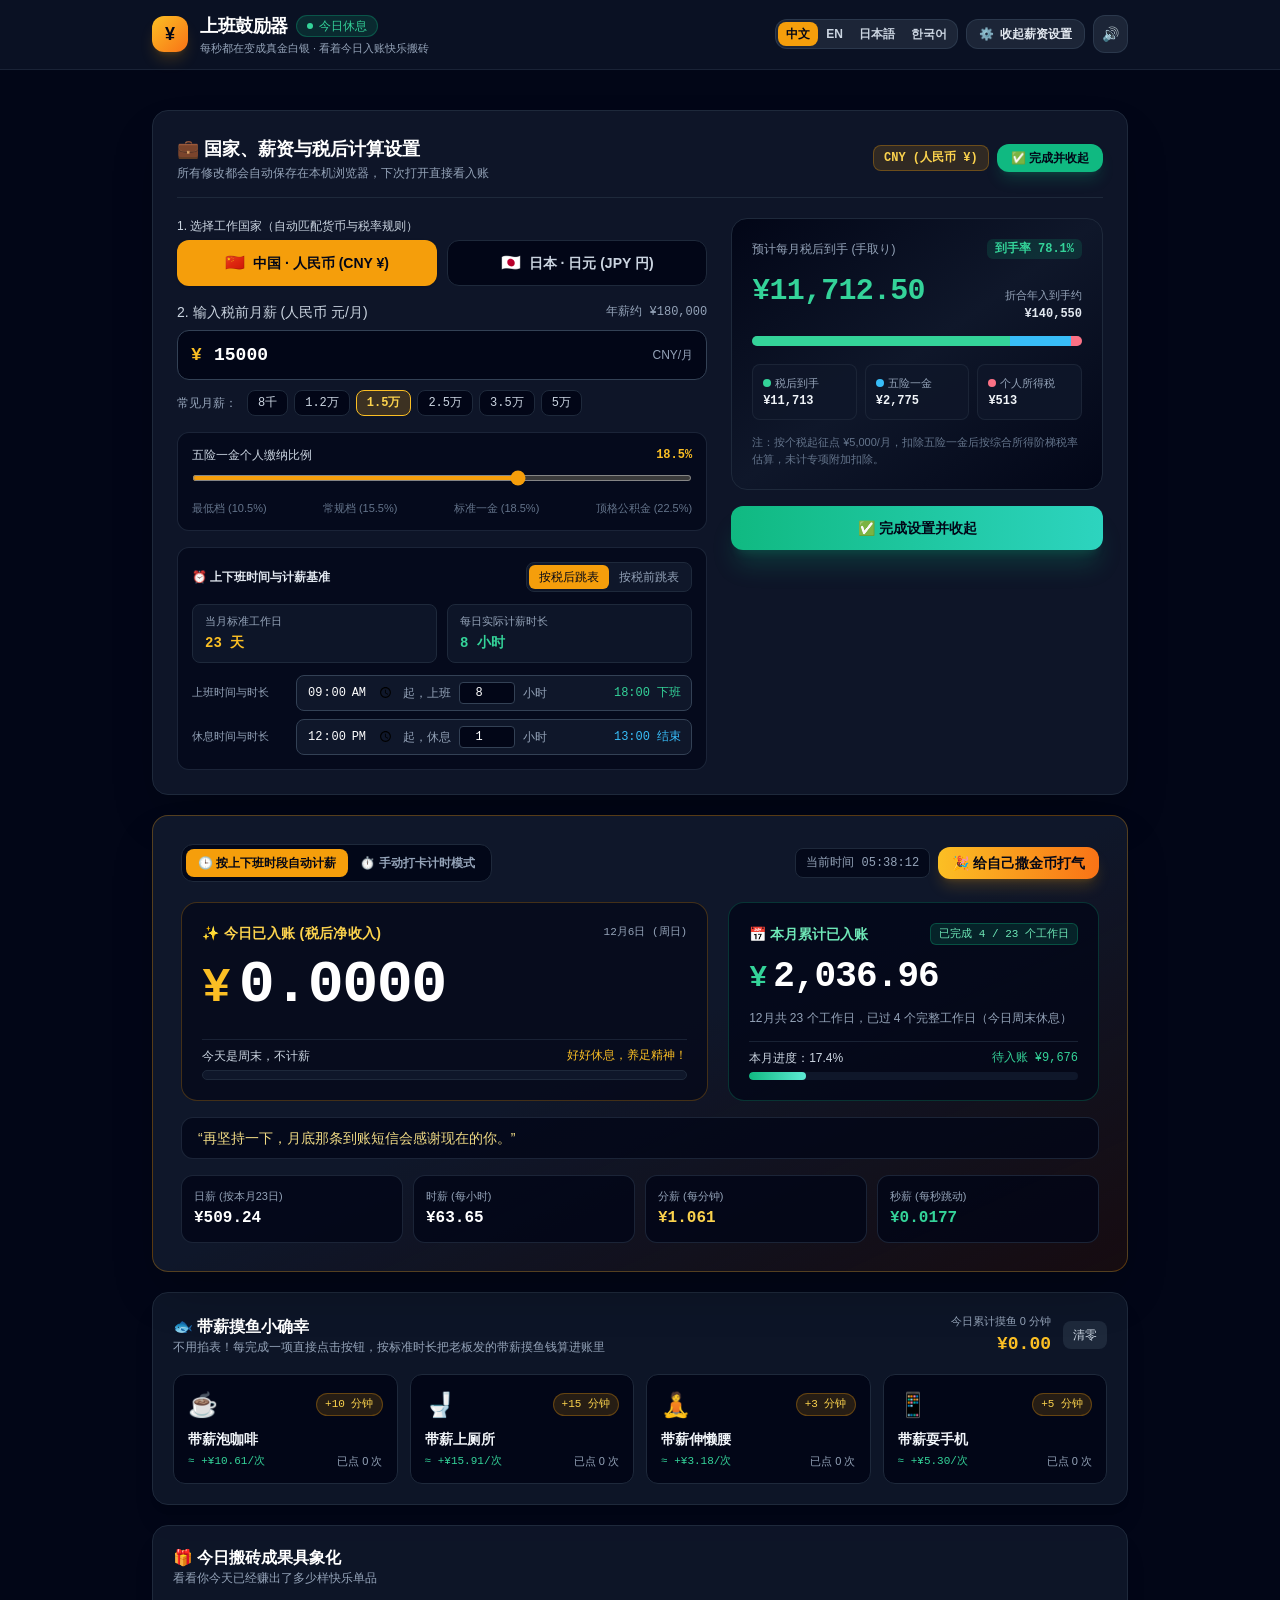
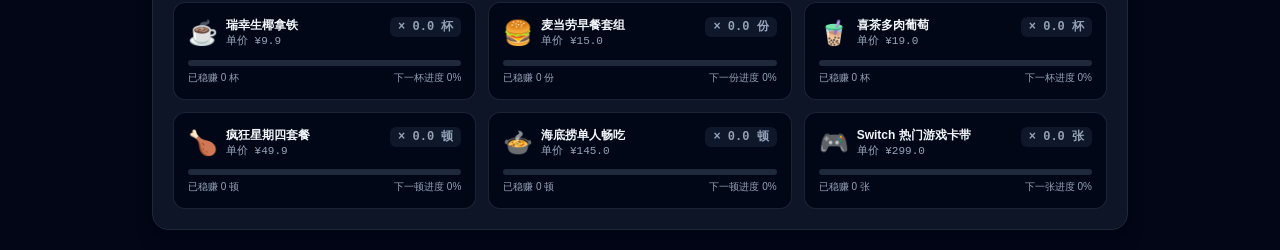
==== commit ceaadc10: "Add Japanese UI language to work motivation page Co-authored-by: Copilot <223556219+Copilot@users.no" ====
--- a/web/work-motivation-generator/index.html
+++ b/web/work-motivation-generator/index.html
@@ -40,6 +40,7 @@
         <div role="group" aria-label="界面语言" data-i18n-aria-label="header.language" class="inline-flex rounded-xl bg-slate-800/90 border border-slate-700/70 p-0.5 text-xs">
           <button type="button" data-lang="zh" lang="zh-CN" class="lang-btn px-2 py-1 rounded-lg font-semibold transition bg-amber-500 text-slate-950">中文</button>
           <button type="button" data-lang="en" lang="en" class="lang-btn px-2 py-1 rounded-lg font-semibold transition text-slate-300 hover:text-white">EN</button>
+          <button type="button" data-lang="ja" lang="ja" class="lang-btn px-2 py-1 rounded-lg font-semibold transition text-slate-300 hover:text-white">日本語</button>
           <button type="button" data-lang="ko" lang="ko" class="lang-btn px-2 py-1 rounded-lg font-semibold transition text-slate-300 hover:text-white">한국어</button>
         </div>
 
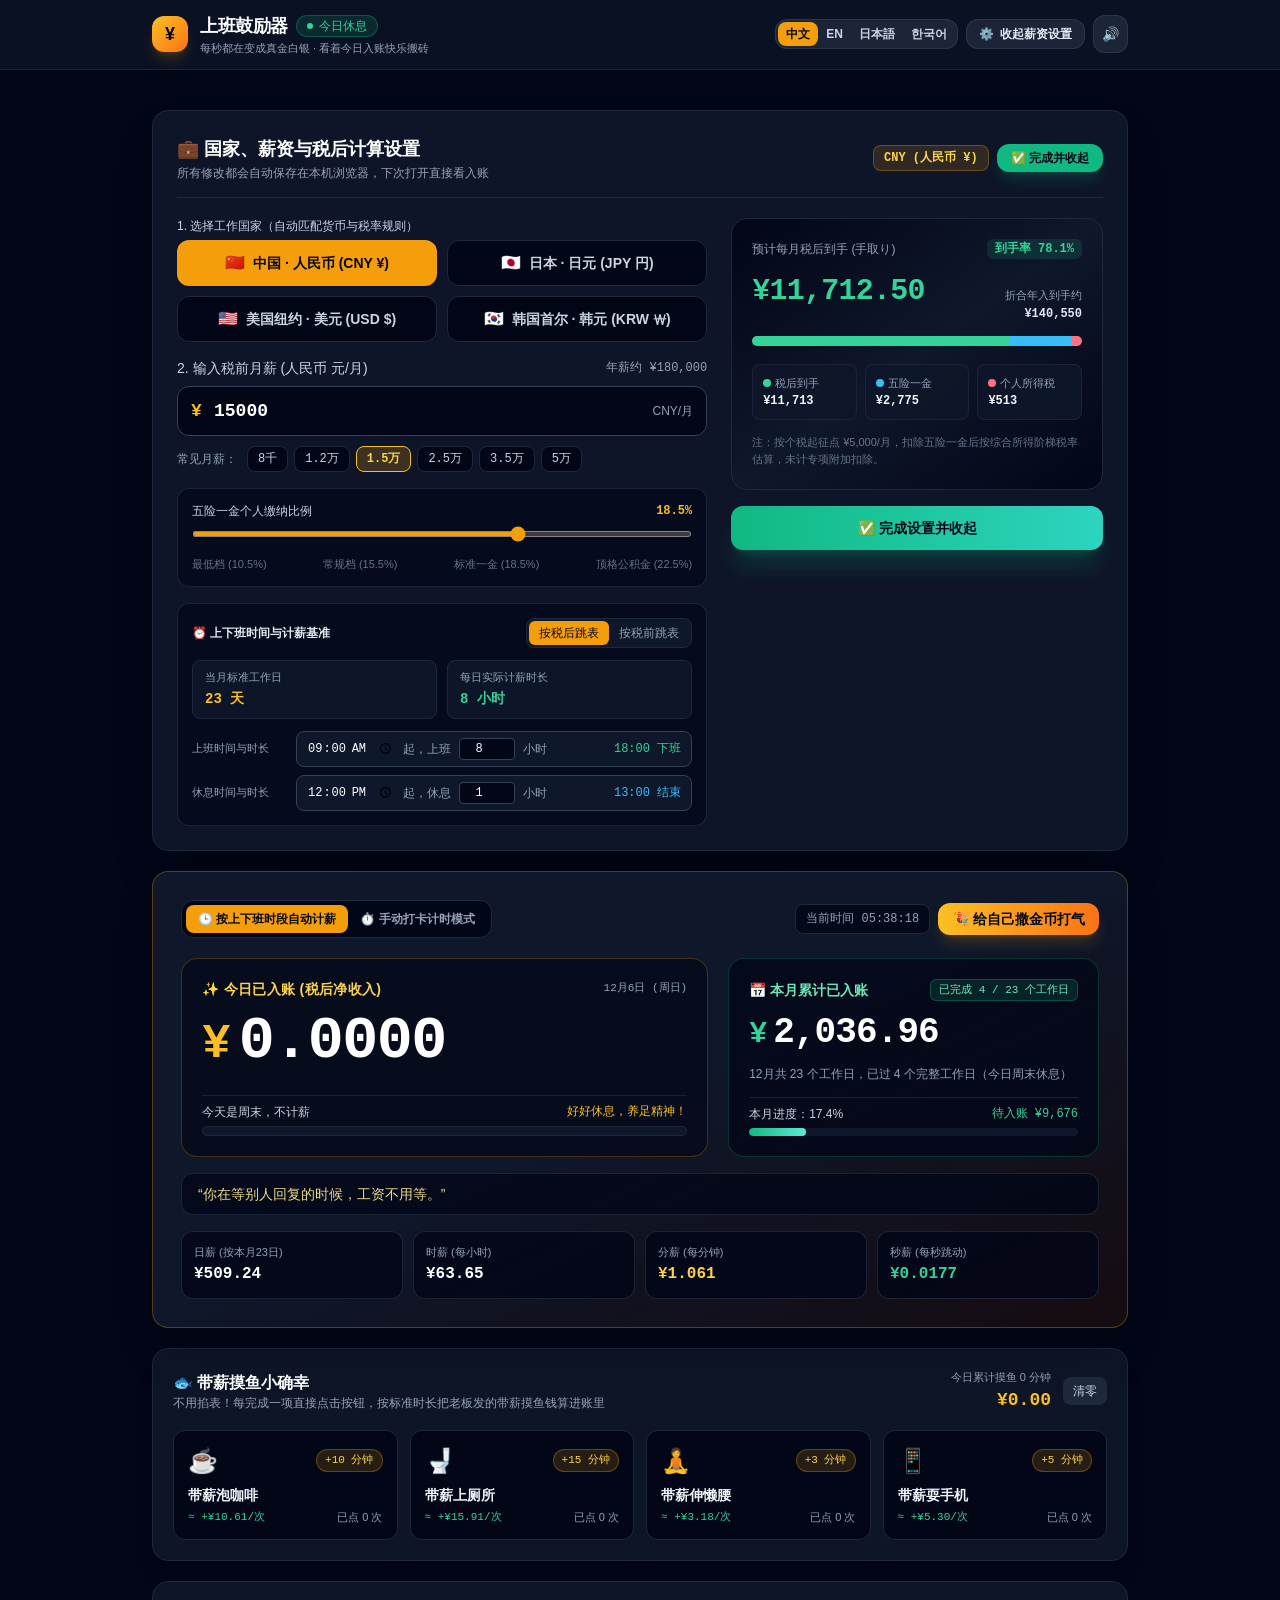
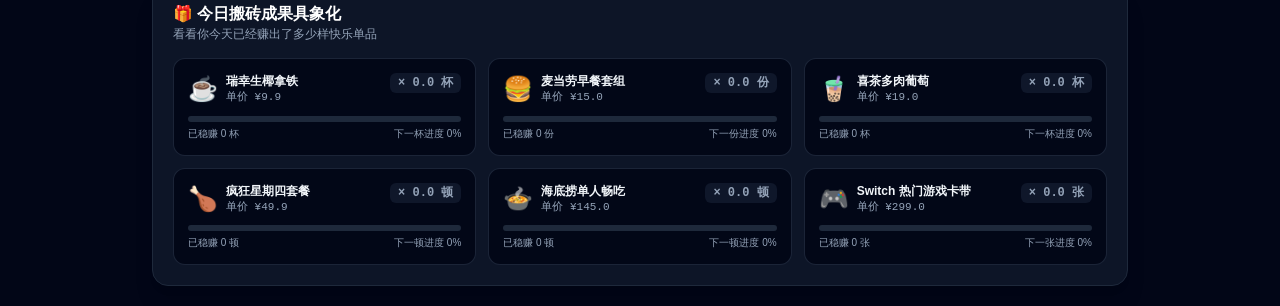
==== commit 93574fb0: "Add US (New York) and Korea (Seoul) countries to work motivation page Drive country-specific UI, tax" ====
--- a/web/work-motivation-generator/index.html
+++ b/web/work-motivation-generator/index.html
@@ -20,7 +20,7 @@
   <header class="border-b border-slate-800/80 bg-slate-900/70 backdrop-blur-md sticky top-0 z-30">
     <div class="max-w-5xl mx-auto px-4 sm:px-6 py-3 flex flex-wrap items-center justify-between gap-3">
       <div class="flex items-center gap-3">
-        <div class="w-9 h-9 rounded-xl bg-gradient-to-br from-amber-400 to-orange-500 flex items-center justify-center text-slate-950 font-extrabold text-lg shadow-lg shadow-amber-500/20">
+        <div class="currency-symbol w-9 h-9 rounded-xl bg-gradient-to-br from-amber-400 to-orange-500 flex items-center justify-center text-slate-950 font-extrabold text-lg shadow-lg shadow-amber-500/20">
           ¥
         </div>
         <div>
@@ -108,13 +108,21 @@
           <div class="space-y-1.5">
             <label data-i18n="settings.countryLabel" class="block text-xs font-medium text-slate-300">1. 选择工作国家（自动匹配货币与税率规则）</label>
             <div class="grid grid-cols-2 gap-2.5" role="group" aria-label="国家选择" data-i18n-aria-label="settings.countryGroup">
-              <button id="btnCountryCN" type="button" class="py-2.5 px-4 rounded-xl text-xs sm:text-sm font-semibold transition-all flex items-center justify-center gap-2 bg-amber-500 text-slate-950 shadow">
+              <button type="button" data-country="CN" class="country-btn py-2.5 px-4 rounded-xl text-xs sm:text-sm font-semibold transition-all flex items-center justify-center gap-2 bg-amber-500 text-slate-950 shadow">
                 <span class="text-base">🇨🇳</span>
                 <span data-i18n="settings.countryCN">中国 · 人民币 (CNY ¥)</span>
               </button>
-              <button id="btnCountryJP" type="button" class="py-2.5 px-4 rounded-xl text-xs sm:text-sm font-semibold transition-all flex items-center justify-center gap-2 bg-slate-950 border border-slate-800 text-slate-300 hover:text-white">
+              <button type="button" data-country="JP" class="country-btn py-2.5 px-4 rounded-xl text-xs sm:text-sm font-semibold transition-all flex items-center justify-center gap-2 bg-slate-950 border border-slate-800 text-slate-300 hover:text-white">
                 <span class="text-base">🇯🇵</span>
                 <span data-i18n="settings.countryJP">日本 · 日元 (JPY 円)</span>
+              </button>
+              <button type="button" data-country="US" class="country-btn py-2.5 px-4 rounded-xl text-xs sm:text-sm font-semibold transition-all flex items-center justify-center gap-2 bg-slate-950 border border-slate-800 text-slate-300 hover:text-white">
+                <span class="text-base">🇺🇸</span>
+                <span data-i18n="settings.countryUS">美国纽约 · 美元 (USD $)</span>
+              </button>
+              <button type="button" data-country="KR" class="country-btn py-2.5 px-4 rounded-xl text-xs sm:text-sm font-semibold transition-all flex items-center justify-center gap-2 bg-slate-950 border border-slate-800 text-slate-300 hover:text-white">
+                <span class="text-base">🇰🇷</span>
+                <span data-i18n="settings.countryKR">韩国首尔 · 韩元 (KRW ₩)</span>
               </button>
             </div>
           </div>
@@ -126,7 +134,7 @@
               <span id="annualGrossHint" class="text-xs text-slate-400 font-mono-num">年薪约 ¥180,000</span>
             </label>
             <div class="relative">
-              <span id="inputCurrencyPrefix" class="absolute left-3.5 top-1/2 -translate-y-1/2 text-amber-400 font-bold font-mono-num text-lg">¥</span>
+              <span id="inputCurrencyPrefix" class="currency-symbol absolute left-3.5 top-1/2 -translate-y-1/2 text-amber-400 font-bold font-mono-num text-lg">¥</span>
               <input
                 id="inputGrossSalary"
                 type="number"
@@ -162,14 +170,14 @@
             </div>
           </div>
 
-          <div id="jpTaxOptions" class="hidden space-y-3 bg-slate-950/70 p-3.5 rounded-xl border border-slate-800/90">
-            <div class="flex items-center justify-between">
-              <label for="sliderJpDeductionRate" data-i18n="settings.jpDeductionLabel" class="text-xs font-medium text-slate-300">总扣除率 (社会保険+所得税+住民税)</label>
-              <span id="labelJpDeductionRate" class="text-xs font-mono-num font-semibold text-amber-400">20.8%</span>
-            </div>
-            <input id="sliderJpDeductionRate" type="range" min="10" max="50" step="0.1" value="20.8" class="w-full h-1.5 bg-slate-800 rounded-lg cursor-pointer" />
+          <div id="deductionTaxOptions" class="hidden space-y-3 bg-slate-950/70 p-3.5 rounded-xl border border-slate-800/90">
+            <div class="flex items-center justify-between">
+              <label id="labelDeductionRateTitle" for="sliderDeductionRate" class="text-xs font-medium text-slate-300">总扣除率 (社会保険+所得税+住民税)</label>
+              <span id="labelDeductionRate" class="text-xs font-mono-num font-semibold text-amber-400">20.8%</span>
+            </div>
+            <input id="sliderDeductionRate" type="range" min="5" max="55" step="0.1" value="20.8" class="w-full h-1.5 bg-slate-800 rounded-lg cursor-pointer" />
             <div class="text-[11px] text-slate-500">
-              <button id="btnJpAutoRate" type="button" class="hover:text-amber-400 transition">按工资自动估算中 (20.8%)</button>
+              <button id="btnAutoDeductionRate" type="button" class="hover:text-amber-400 transition">按工资自动估算中 (20.8%)</button>
             </div>
           </div>
 
@@ -338,7 +346,7 @@
               </div>
 
               <div class="py-3 flex items-baseline gap-2">
-                <span id="heroCurrencySymbol" class="text-3xl sm:text-5xl font-extrabold text-amber-400 font-mono-num">¥</span>
+                <span id="heroCurrencySymbol" class="currency-symbol text-3xl sm:text-5xl font-extrabold text-amber-400 font-mono-num">¥</span>
                 <span id="heroLiveAmount" class="text-4xl sm:text-6xl font-extrabold text-white font-mono-num tracking-tight">
                   0.0000
                 </span>
@@ -370,7 +378,7 @@
               </div>
 
               <div class="py-3 flex items-baseline gap-1.5">
-                <span class="text-2xl sm:text-3xl font-extrabold text-emerald-400 font-mono-num">¥</span>
+                <span class="currency-symbol text-2xl sm:text-3xl font-extrabold text-emerald-400 font-mono-num">¥</span>
                 <span id="monthCumulativeAmount" class="text-3xl sm:text-4xl font-extrabold text-white font-mono-num tracking-tight">
                   0.00
                 </span>
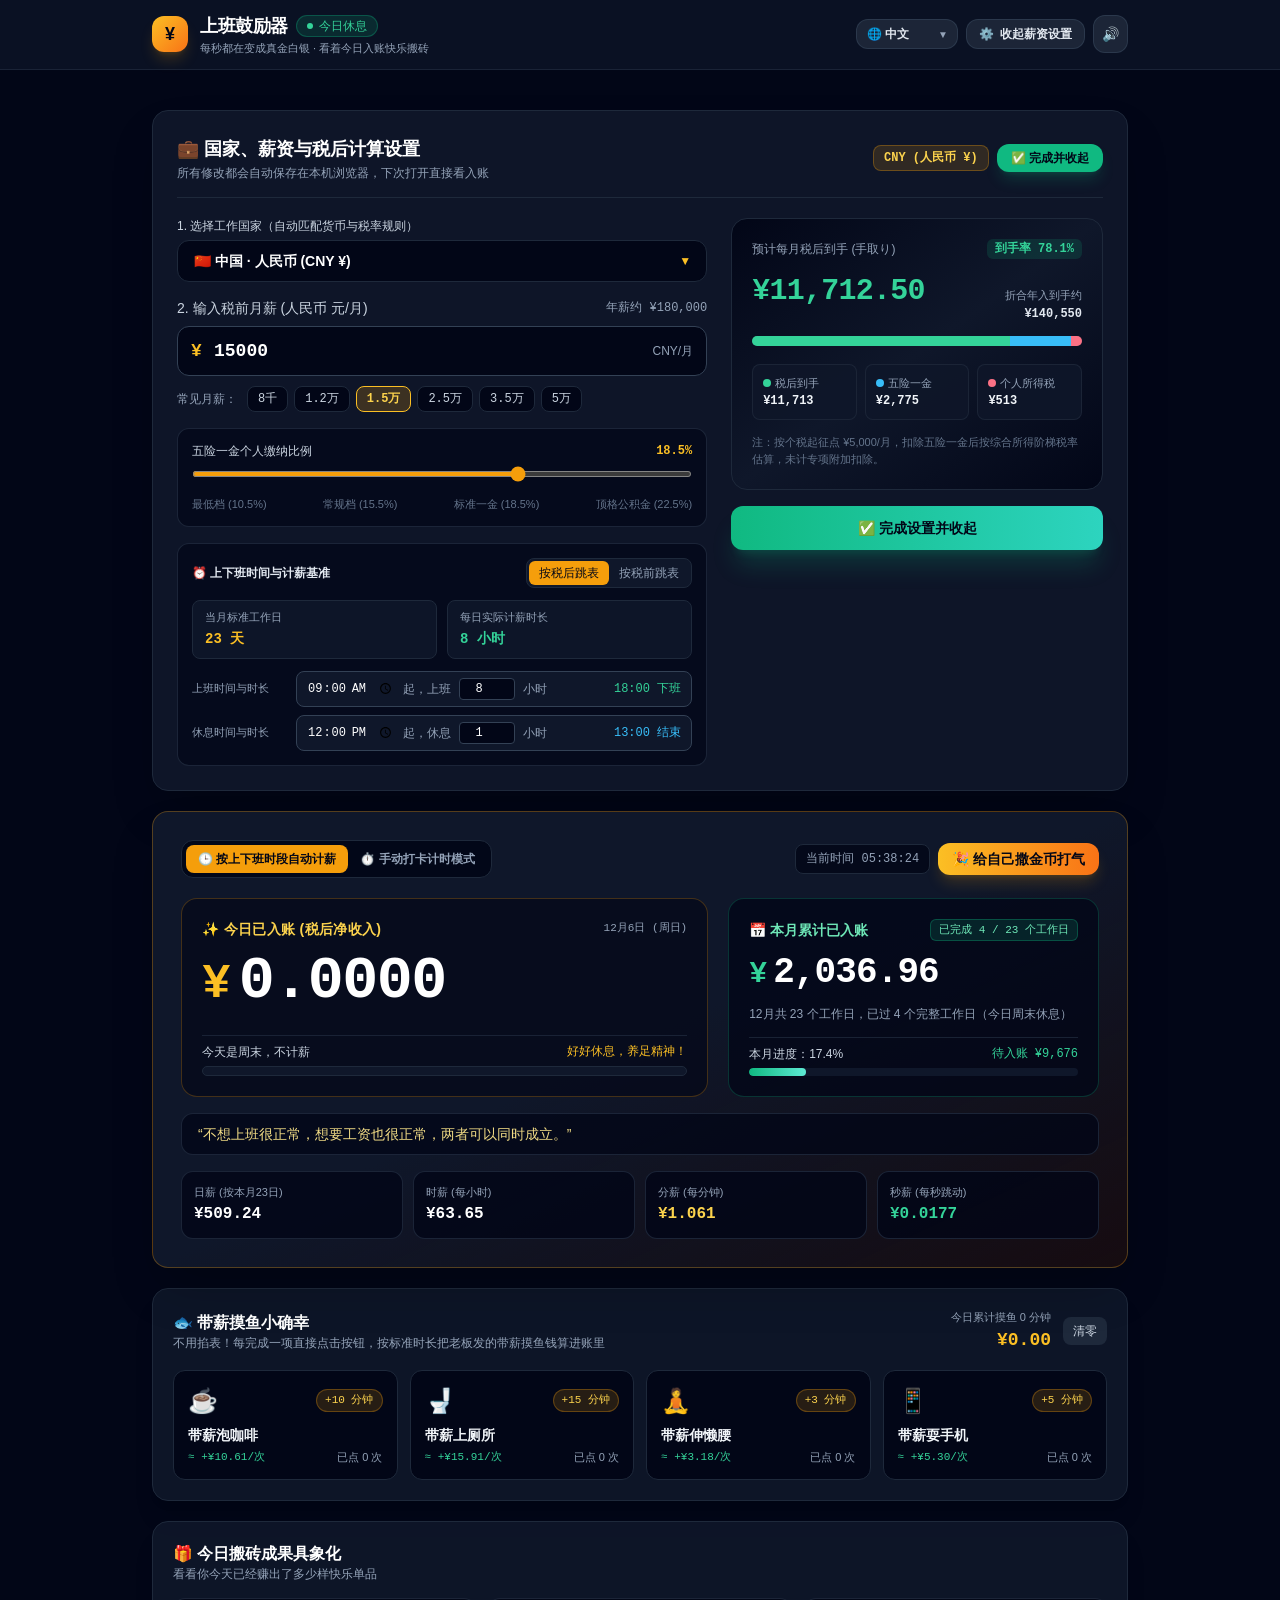
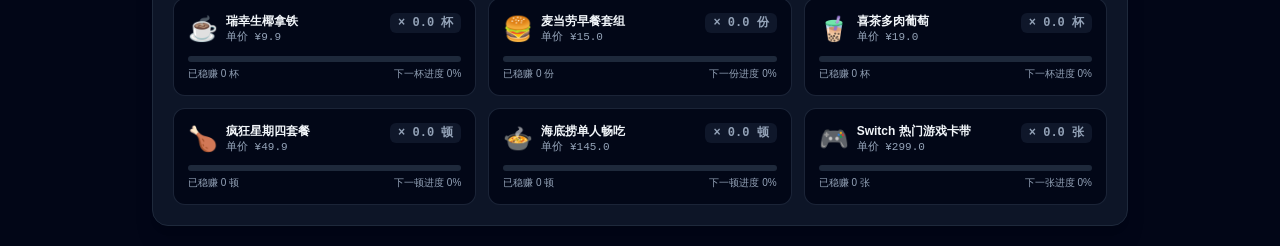
==== commit 3ce67ffb: "Use dropdowns for language and country selection on work motivation page Co-authored-by: Copilot <22" ====
--- a/web/work-motivation-generator/index.html
+++ b/web/work-motivation-generator/index.html
@@ -37,11 +37,14 @@
 
       <!-- Right Controls: Language, Toggle Settings & Sound -->
       <div class="flex items-center gap-2">
-        <div role="group" aria-label="界面语言" data-i18n-aria-label="header.language" class="inline-flex rounded-xl bg-slate-800/90 border border-slate-700/70 p-0.5 text-xs">
-          <button type="button" data-lang="zh" lang="zh-CN" class="lang-btn px-2 py-1 rounded-lg font-semibold transition bg-amber-500 text-slate-950">中文</button>
-          <button type="button" data-lang="en" lang="en" class="lang-btn px-2 py-1 rounded-lg font-semibold transition text-slate-300 hover:text-white">EN</button>
-          <button type="button" data-lang="ja" lang="ja" class="lang-btn px-2 py-1 rounded-lg font-semibold transition text-slate-300 hover:text-white">日本語</button>
-          <button type="button" data-lang="ko" lang="ko" class="lang-btn px-2 py-1 rounded-lg font-semibold transition text-slate-300 hover:text-white">한국어</button>
+        <div class="relative">
+          <select id="selectLanguage" aria-label="界面语言" data-i18n-aria-label="header.language" class="appearance-none [color-scheme:dark] cursor-pointer pl-2.5 pr-7 py-1.5 rounded-xl bg-slate-800/90 hover:bg-slate-700/80 border border-slate-700/70 text-slate-200 text-xs font-semibold transition focus:outline-none focus:ring-2 focus:ring-amber-500/60">
+            <option value="zh" lang="zh-CN">🌐 中文</option>
+            <option value="en" lang="en">🌐 English</option>
+            <option value="ja" lang="ja">🌐 日本語</option>
+            <option value="ko" lang="ko">🌐 한국어</option>
+          </select>
+          <span aria-hidden="true" class="pointer-events-none absolute right-2.5 top-1/2 -translate-y-1/2 text-[10px] text-slate-400">▼</span>
         </div>
 
         <button id="btnHeaderToggleSettings" type="button" class="px-3 py-1.5 rounded-xl bg-slate-800/90 hover:bg-slate-700/80 border border-slate-700/70 text-slate-200 text-xs font-semibold transition flex items-center gap-1.5">
@@ -106,24 +109,16 @@
 
           <!-- Step 1: Country Selection (Moved inside Settings Panel) -->
           <div class="space-y-1.5">
-            <label data-i18n="settings.countryLabel" class="block text-xs font-medium text-slate-300">1. 选择工作国家（自动匹配货币与税率规则）</label>
-            <div class="grid grid-cols-2 gap-2.5" role="group" aria-label="国家选择" data-i18n-aria-label="settings.countryGroup">
-              <button type="button" data-country="CN" class="country-btn py-2.5 px-4 rounded-xl text-xs sm:text-sm font-semibold transition-all flex items-center justify-center gap-2 bg-amber-500 text-slate-950 shadow">
-                <span class="text-base">🇨🇳</span>
-                <span data-i18n="settings.countryCN">中国 · 人民币 (CNY ¥)</span>
-              </button>
-              <button type="button" data-country="JP" class="country-btn py-2.5 px-4 rounded-xl text-xs sm:text-sm font-semibold transition-all flex items-center justify-center gap-2 bg-slate-950 border border-slate-800 text-slate-300 hover:text-white">
-                <span class="text-base">🇯🇵</span>
-                <span data-i18n="settings.countryJP">日本 · 日元 (JPY 円)</span>
-              </button>
-              <button type="button" data-country="US" class="country-btn py-2.5 px-4 rounded-xl text-xs sm:text-sm font-semibold transition-all flex items-center justify-center gap-2 bg-slate-950 border border-slate-800 text-slate-300 hover:text-white">
-                <span class="text-base">🇺🇸</span>
-                <span data-i18n="settings.countryUS">美国纽约 · 美元 (USD $)</span>
-              </button>
-              <button type="button" data-country="KR" class="country-btn py-2.5 px-4 rounded-xl text-xs sm:text-sm font-semibold transition-all flex items-center justify-center gap-2 bg-slate-950 border border-slate-800 text-slate-300 hover:text-white">
-                <span class="text-base">🇰🇷</span>
-                <span data-i18n="settings.countryKR">韩国首尔 · 韩元 (KRW ₩)</span>
-              </button>
+            <label for="selectCountry" data-i18n="settings.countryLabel" class="block text-xs font-medium text-slate-300">1. 选择工作国家（自动匹配货币与税率规则）</label>
+            <div class="relative">
+              <!-- Option text (flag + translated name) is rendered by renderCountryUI. -->
+              <select id="selectCountry" class="appearance-none [color-scheme:dark] cursor-pointer w-full pl-4 pr-10 py-2.5 rounded-xl bg-slate-950 border border-slate-800 hover:border-slate-700 text-white text-sm font-semibold transition focus:outline-none focus:ring-2 focus:ring-amber-500/60">
+                <option value="CN">🇨🇳 中国 · 人民币 (CNY ¥)</option>
+                <option value="JP">🇯🇵 日本 · 日元 (JPY 円)</option>
+                <option value="US">🇺🇸 美国纽约 · 美元 (USD $)</option>
+                <option value="KR">🇰🇷 韩国首尔 · 韩元 (KRW ₩)</option>
+              </select>
+              <span aria-hidden="true" class="pointer-events-none absolute right-4 top-1/2 -translate-y-1/2 text-xs text-amber-400">▼</span>
             </div>
           </div>
 
